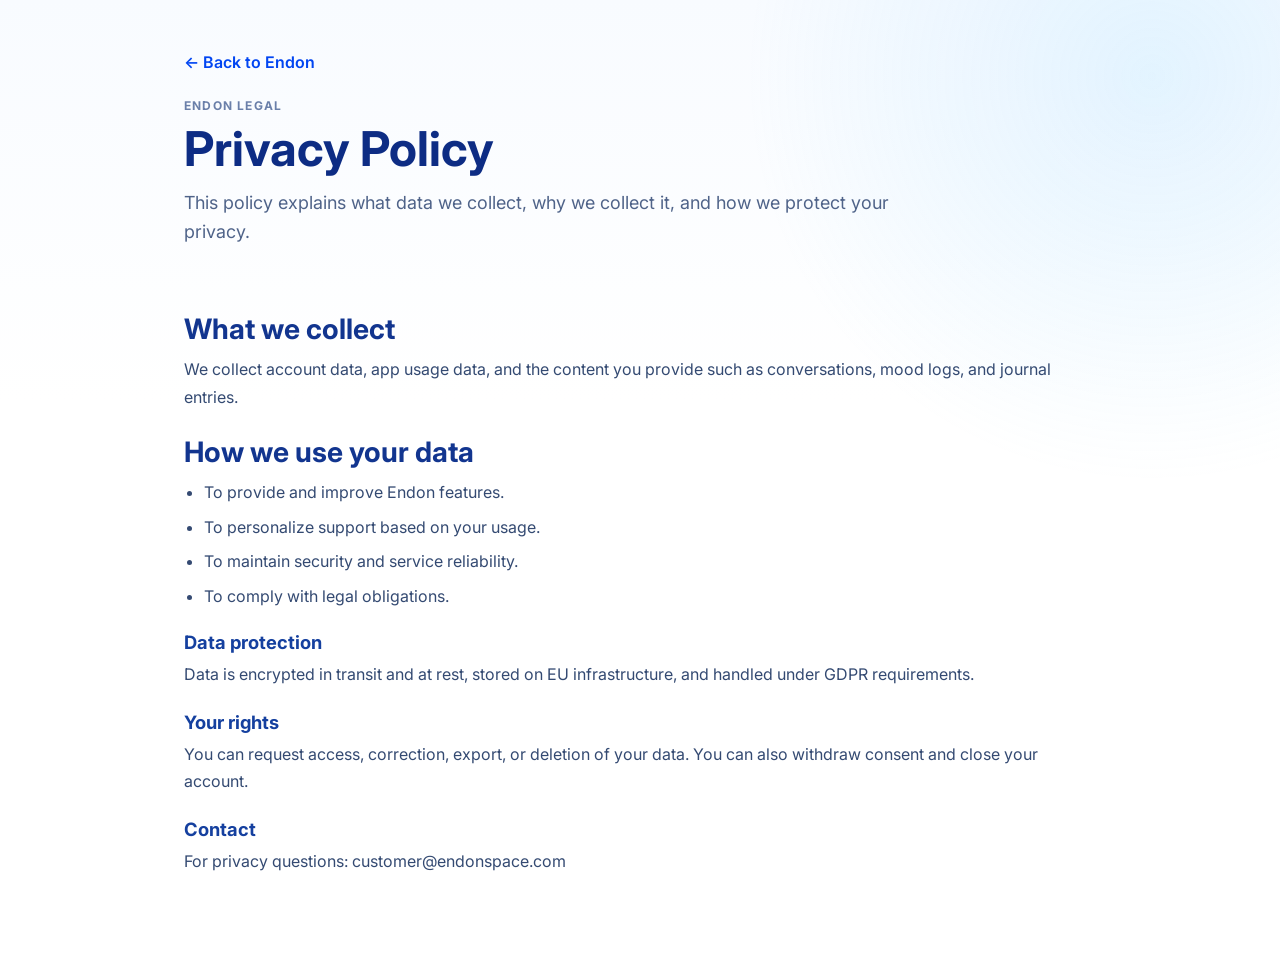
==== privacy.html @ 19b065d0 "Add files via upload" ====
<!DOCTYPE html>
<html lang="en">
  <head>
    <meta charset="UTF-8" />
    <meta name="viewport" content="width=device-width, initial-scale=1.0" />
    <title>Endon — Privacy Policy</title>
    <meta name="description" content="Endon Privacy Policy" />
    <link rel="preconnect" href="https://fonts.googleapis.com" />
    <link rel="preconnect" href="https://fonts.gstatic.com" crossorigin />
    <link
      href="https://fonts.googleapis.com/css2?family=Inter:wght@400;500;600;700;800&family=Inter+Tight:wght@600;700&display=swap"
      rel="stylesheet"
    />
    <link rel="stylesheet" href="./styles.css" />
  </head>
  <body>
    <main class="legal-page">
      <section class="legal-hero">
        <a class="legal-back" href="./index.html">← Back to Endon</a>
        <p class="legal-kicker">ENDON LEGAL</p>
        <h1>Privacy Policy</h1>
        <p class="legal-lead">This policy explains what data we collect, why we collect it, and how we protect your privacy.</p>
      </section>

      <section class="legal-content">
        <h2>What we collect</h2>
        <p>We collect account data, app usage data, and the content you provide such as conversations, mood logs, and journal entries.</p>

        <h2>How we use your data</h2>
        <ul>
          <li>To provide and improve Endon features.</li>
          <li>To personalize support based on your usage.</li>
          <li>To maintain security and service reliability.</li>
          <li>To comply with legal obligations.</li>
        </ul>

        <h3>Data protection</h3>
        <p>Data is encrypted in transit and at rest, stored on EU infrastructure, and handled under GDPR requirements.</p>

        <h3>Your rights</h3>
        <p>You can request access, correction, export, or deletion of your data. You can also withdraw consent and close your account.</p>

        <h3>Contact</h3>
        <p>For privacy questions: customer@endonspace.com</p>
      </section>
    </main>
  </body>
</html>
---- styles.css ----
﻿/* ── Reset ──────────────────────────────────────────── */
*,
*::before,
*::after {
  box-sizing: border-box;
  margin: 0;
  padding: 0;
}

html,
body {
  min-height: 100%;
  font-family: "Inter", sans-serif;
  color: #fff;
}

:root {
  --scroll-progress: 0;
}

a {
  color: inherit;
  text-decoration: none;
}

/* ── Full-bleed background ───────────────────────────── */
body {
  background: #ffffff;
}

body::before {
  content: "";
  position: fixed;
  inset: 0 auto auto 0;
  width: 100%;
  height: 3px;
  z-index: 300;
  transform-origin: left center;
  transform: scaleX(var(--scroll-progress));
  background: linear-gradient(90deg, #76dfff 0%, #2f86ff 48%, #0145f2 100%);
  box-shadow: 0 0 18px rgba(47, 134, 255, 0.7);
  pointer-events: none;
}

/* ── Animations ──────────────────────────────────────── */
@keyframes fadeDown {
  from {
    opacity: 0;
    transform: translateY(-24px);
  }
  to {
    opacity: 1;
    transform: translateY(0);
  }
}

@keyframes fadeUp {
  from {
    opacity: 0;
    transform: translateY(32px);
  }
  to {
    opacity: 1;
    transform: translateY(0);
  }
}

@keyframes auroraDrift {
  0% {
    transform: translate3d(-2%, -2%, 0) scale(1);
  }
  50% {
    transform: translate3d(2%, 1%, 0) scale(1.06);
  }
  100% {
    transform: translate3d(-2%, -2%, 0) scale(1);
  }
}

@keyframes navFloat {
  0%,
  100% {
    transform: translateY(0);
  }
  50% {
    transform: translateY(3px);
  }
}

@keyframes faqPulseIn {
  from {
    opacity: 0;
    transform: translateY(22px) scale(0.985);
    filter: saturate(0.75);
  }
  to {
    opacity: 1;
    transform: translateY(0) scale(1);
    filter: saturate(1);
  }
}

@keyframes gradientFloat {
  0% {
    background-position: 0% 50%;
    filter: hue-rotate(0deg) saturate(1);
  }
  50% {
    background-position: 100% 50%;
    filter: hue-rotate(8deg) saturate(1.08);
  }
  100% {
    background-position: 0% 50%;
    filter: hue-rotate(0deg) saturate(1);
  }
}

.gradient-float {
  display: inline-block;
  background: linear-gradient(110deg, #b8f2ff 0%, #77d9ff 22%, #3f8fff 52%, #1d57ff 74%, #9fe8ff 100%);
  background-size: 220% 220%;
  background-position: 0% 50%;
  -webkit-background-clip: text;
  background-clip: text;
  color: transparent;
  -webkit-text-fill-color: transparent;
  animation: gradientFloat 5.2s ease-in-out infinite;
}

.nav-bar {
  animation: none;
}
.wordmark {
  animation: none;
}
.hero-copy {
  animation: none;
}
.hero-cta {
  animation: none;
}

/* ── Floating pill navbar ────────────────────────────── */
.nav-bar {
  position: fixed;
  top: 20px;
  left: 0;
  right: 0;
  z-index: 100;
  display: flex;
  justify-content: center;
  padding: 0 20px;
  pointer-events: none;
}

.nav-inner {
  width: 100%;
  max-width: 1396px;
  display: flex;
  align-items: center;
  justify-content: space-between;
  padding: 10px 20px 10px 10px;
  background: rgba(219, 219, 219, 0.12);
  backdrop-filter: blur(16px);
  -webkit-backdrop-filter: blur(16px);
  border: 1px solid rgba(255, 255, 255, 0.2);
  border-radius: 14px;
  box-shadow:
    0 1px 1px rgba(0, 0, 0, 0.18),
    0 4px 16px rgba(0, 0, 0, 0.14);
  pointer-events: auto;
  animation: navFloat 5.6s ease-in-out infinite;
}

/* ── Brand mark (logo glyph) ─────────────────────────── */
.brand-mark {
  display: inline-flex;
  align-items: center;
  justify-content: center;
  width: 76px;
  height: 56px;
  flex-shrink: 0;
}

.brand-glyph {
  display: inline-block;
  color: #0145f2;
  font-family: "Times New Roman", serif;
  font-size: 74px;
  font-style: italic;
  font-weight: 700;
  line-height: 1;
}

/* ── Nav links ───────────────────────────────────────── */
.site-nav {
  display: flex;
  gap: 25px;
}

.site-nav a {
  color: #136bc3;
  font-family: "Inter", sans-serif;
  font-size: 14px;
  font-weight: 700;
  letter-spacing: 0.01em;
  position: relative;
  transition: color 0.2s;
}

.site-nav a::after {
  content: "";
  position: absolute;
  bottom: -3px;
  left: 0;
  width: 0;
  height: 1.5px;
  background: #136bc3;
  transition: width 0.25s ease;
}

.site-nav a:hover::after {
  width: 100%;
}

.nav-toggle {
  display: none;
  width: 48px;
  height: 48px;
  padding: 0;
  border: 1px solid rgba(19, 107, 195, 0.18);
  border-radius: 14px;
  background: rgba(255, 255, 255, 0.22);
  box-shadow:
    inset 0 1px 0 rgba(255, 255, 255, 0.55),
    0 8px 18px rgba(8, 48, 150, 0.08);
  align-items: center;
  justify-content: center;
  flex-direction: column;
  gap: 5px;
  cursor: pointer;
  transition:
    transform 0.25s ease,
    background-color 0.25s ease,
    border-color 0.25s ease;
}

.nav-toggle span {
  width: 18px;
  height: 1.8px;
  border-radius: 999px;
  background: #136bc3;
  transform-origin: center;
  transition: transform 0.25s ease, opacity 0.25s ease;
}

.section-kicker {
  display: inline-flex;
  align-items: center;
  justify-content: center;
  gap: 10px;
  width: fit-content;
  padding: 8px 16px;
  border: 1px solid rgba(1, 69, 242, 0.3);
  border-radius: 50px;
  font-family: "Inter", sans-serif;
  font-size: 11px;
  font-weight: 700;
  letter-spacing: 0.1em;
  text-transform: uppercase;
  color: rgba(1, 69, 242, 0.7);
  background: rgba(248, 252, 255, 0.92);
  box-shadow: 0 10px 24px rgba(1, 69, 242, 0.06);
}

.section-kicker::before {
  content: "";
  display: inline-block;
  width: 6px;
  height: 6px;
  border-radius: 50%;
  background: #0145f2;
  opacity: 0.7;
  flex-shrink: 0;
}

/* ── Hero wrapper ────────────────────────────────────── */
.hero {
  min-height: 100vh;
  display: flex;
  align-items: stretch;
  position: relative;
  overflow: hidden;
  background:
    radial-gradient(
      circle at 17% 13%,
      rgba(246, 255, 251, 0.78),
      transparent 25%
    ),
    radial-gradient(
      circle at 41% 18%,
      rgba(180, 248, 255, 0.68),
      transparent 24%
    ),
    radial-gradient(
      circle at 48% 64%,
      rgba(107, 126, 255, 0.62),
      transparent 19%
    ),
    radial-gradient(
      circle at 57% 53%,
      rgba(250, 253, 255, 0.48),
      transparent 14%
    ),
    linear-gradient(
      138deg,
      rgba(19, 35, 148, 0) 44%,
      rgba(18, 78, 255, 0.96) 60%,
      rgba(36, 164, 255, 0.96) 100%
    ),
    linear-gradient(180deg, #cffff1 0%, #78ddff 46%, #123ef1 71%, #081257 100%);
}

.hero::before {
  content: "";
  position: absolute;
  inset: -14% -10%;
  background:
    radial-gradient(circle at 20% 30%, rgba(215, 255, 255, 0.16), transparent 36%),
    radial-gradient(circle at 75% 65%, rgba(255, 255, 255, 0.12), transparent 30%);
  animation: auroraDrift 16s ease-in-out infinite;
  pointer-events: none;
}

.hero > * {
  position: relative;
  z-index: 1;
}

.hero-inner {
  width: 100%;
  max-width: 1200px;
  margin: 0 auto;
  padding: 10px;
  display: flex;
  flex-direction: column;
  justify-content: space-between;
  padding-top: 140px; /* clear fixed nav */
}

/* ── Hero content ────────────────────────────────────── */
.hero-content {
  display: flex;
  flex-direction: column;
  gap: 24px;
  margin-top: 144px;
}

.wordmark {
  color: #0145f2;
  font-family: "Times New Roman", serif;
  font-size: 240px;
  font-style: italic;
  font-weight: 700;
  line-height: 0.94;
  letter-spacing: 0;
  margin-left: -64px;
  margin-top: 100px;
}

.hero-copy h2 {
  color: #edf1f5;
  font-family: "Inter", sans-serif;
  font-size: 48px;
  font-weight: 600;
  line-height: 1.15;
}

.speed-word {
  font-family: "Inter Tight", "Inter", sans-serif;
  font-size: inherit;
  font-weight: 600;
}

.hero-copy p {
  margin-top: 10px;
  color: #fff;
  font-family: "Inter", sans-serif;
  font-size: 18px;
  font-weight: 500;
}

.hero-copy {
  margin-left: -64px;
}

/* ── CTA ─────────────────────────────────────────────── */
.hero-cta {
  display: flex;
  flex-direction: column;
  align-items: center;
  gap: 16px;
  padding-bottom: 62px;
}

.cta-label {
  color: rgba(255, 255, 255, 0.9);
  font-family: "Inter", sans-serif;
  font-size: 16px;
  font-weight: 500;
}

.cta-label strong {
  display: inline-block;
  background: linear-gradient(180deg, #7fd9ff 0%, #4aa8ff 45%, #2a63ff 100%);
  background-clip: text;
  -webkit-background-clip: text;
  color: transparent;
  -webkit-text-fill-color: transparent;
  font-weight: 800;
}

.cta-button {
  display: inline-flex;
  align-items: center;
  justify-content: center;
  gap: 10px;
  min-width: 292px;
  min-height: 49px;
  padding: 10px 20px;
  border-radius: 999px;
  background: linear-gradient(180deg, #1d52ff 0%, #1642d4 100%);
  box-shadow: 0 10px 26px rgba(16, 64, 233, 0.4);
  color: #fff;
  font-family: "Inter", sans-serif;
  font-size: 14px;
  font-weight: 600;
  position: relative;
  overflow: hidden;
  isolation: isolate;
  --mx: 50%;
  --my: 50%;
  transition:
    transform 0.2s ease,
    box-shadow 0.2s ease;
}

.cta-button::before {
  content: "";
  position: absolute;
  width: 180px;
  height: 180px;
  left: calc(var(--mx) - 90px);
  top: calc(var(--my) - 90px);
  border-radius: 50%;
  background: radial-gradient(circle, rgba(255, 255, 255, 0.34) 0%, transparent 68%);
  opacity: 0;
  transition: opacity 0.35s ease;
  pointer-events: none;
  z-index: -1;
}

.cta-button:hover::before {
  opacity: 1;
}

.cta-button:hover {
  transform: translateY(-2px) scale(1.02);
  box-shadow: 0 16px 36px rgba(16, 64, 233, 0.55);
}

.cta-arrow {
  font-size: 18px;
  line-height: 1;
  transition: transform 0.2s ease;
}

.cta-button:hover .cta-arrow {
  transform: translateX(3px);
}

/* ── Value Pillars ──────────────────────────────────── */
.value-pillars {
  width: 100%;
  background: #ffffff;
  color: #1f3f98;
  border-top: 1px solid #e7ebf6;
  border-bottom: 1px solid #e7ebf6;
}

.value-pillars__inner {
  max-width: 1440px;
  margin: 0 auto;
  padding: 30px 100px;
  display: grid;
  grid-template-columns: repeat(3, minmax(0, 1fr));
  gap: 16px;
}

.value-pillars__inner p {
  border: 1px solid rgba(1, 69, 242, 0.25);
  border-radius: 999px;
  text-align: center;
  padding: 10px 14px;
  font-size: 15px;
  font-weight: 600;
  color: #0145f2;
  background: #f8fbff;
}

/* ── Integrations Section ────────────────────────────── */
.integrations-section {
  width: 100%;
  background: linear-gradient(180deg, #ffffff 0%, #f8fbff 100%);
  padding: 100px 40px;
  border-bottom: 1px solid #e4e8f0;
  overflow: hidden;
}

.integrations-inner {
  max-width: 1600px;
  margin: 0 auto;
  display: flex;
  flex-direction: column;
  align-items: center;
}

.integrations-label {
  margin-bottom: 40px;
  width: fit-content;
  box-shadow: 0 10px 24px rgba(1, 69, 242, 0.08);
}

.integrations-carousel {
  position: relative;
  width: 100%;
  align-self: stretch;
  overflow: hidden;
  mask-image: linear-gradient(90deg, transparent, black 5%, black 95%, transparent);
  -webkit-mask-image: linear-gradient(90deg, transparent, black 5%, black 95%, transparent);
}

.integrations-track {
  display: flex;
  gap: 60px;
  animation: scroll-infinite 80s linear infinite;
  width: max-content;
}

@keyframes scroll-infinite {
  0% {
    transform: translateX(0);
  }
  100% {
    transform: translateX(-700px);
  }
}

.integration-card {
  flex: 0 0 auto;
  width: 80px;
  height: 80px;
  display: flex;
  align-items: center;
  justify-content: center;
  transition: transform 0.3s cubic-bezier(0.22, 1, 0.36, 1), filter 0.3s cubic-bezier(0.22, 1, 0.36, 1);
}

.integration-card:hover {
  transform: scale(1.1);
  filter: brightness(1.1);
}

.integration-card img {
  width: 100%;
  height: 100%;
  object-fit: contain;
  filter: drop-shadow(0 2px 4px rgba(1, 69, 242, 0.08));
}

@media (max-width: 768px) {
  .integrations-section {
    padding: 80px 20px;
  }

  .integrations-label {
    margin-bottom: 50px;
  }

  .integrations-track {
    gap: 40px;
  }

  .integration-card {
    width: 70px;
    height: 70px;
  }

  @keyframes scroll-infinite {
    0% {
      transform: translateX(0);
    }
    100% {
      transform: translateX(-550px);
    }
  }
}

/* ── Primary Features Section ───────────────────────── */
.primary-features {
  width: 100%;
  background: #ffffff;
  color: #161f34;
}

/* ── Scrolly Features Section ────────────────────────── */
.scrolly-features {
  width: 100%;
  position: relative;
  isolation: isolate;
  overflow: hidden;
  background:
    radial-gradient(circle at 12% 14%, rgba(160, 228, 255, 0.34), transparent 28%),
    radial-gradient(circle at 86% 84%, rgba(68, 154, 255, 0.2), transparent 30%),
    linear-gradient(180deg, #f8fcff 0%, #f1f7ff 100%);
  border-top: 1px solid #e4e8f0;
  border-bottom: 1px solid #e4e8f0;
}

.scrolly-features::before {
  content: "";
  position: absolute;
  inset: 0;
  pointer-events: none;
  opacity: 0.45;
  background-image:
    repeating-linear-gradient(135deg, rgba(17, 58, 162, 0.04) 0, rgba(17, 58, 162, 0.04) 1px, transparent 1px, transparent 12px),
    radial-gradient(circle at 1px 1px, rgba(25, 77, 203, 0.14) 1px, transparent 0);
  background-size: auto, 18px 18px;
  z-index: 0;
}

.scrolly-features::after {
  content: "";
  position: absolute;
  inset: 0;
  pointer-events: none;
  background: linear-gradient(180deg, rgba(255, 255, 255, 0.58) 0%, rgba(255, 255, 255, 0.12) 34%, rgba(255, 255, 255, 0.6) 100%);
  z-index: 0;
}

.sf-wrap {
  max-width: 1440px;
  margin: 0 auto;
  position: relative;
  z-index: 1;
}

.sf-sticky {
  position: sticky;
  top: 96px;
  min-height: calc(100vh - 120px);
  display: grid;
  grid-template-columns: minmax(420px, 1fr) minmax(420px, 1fr);
  gap: 58px;
  padding: 34px 100px 24px;
  align-items: center;
}

.sf-left {
  position: relative;
  min-height: 360px;
}

.sf-kicker {
  font-size: 12px;
  letter-spacing: 0.1em;
  color: #6b7c9f;
  text-transform: uppercase;
  margin-bottom: 26px;
  font-weight: 700;
}

.sf-copy-stack {
  position: relative;
  min-height: 270px;
}

.sf-copy-item {
  position: absolute;
  inset: 0;
  opacity: 0;
  transform: translateY(28px);
  transition:
    opacity 0.55s cubic-bezier(0.22, 1, 0.36, 1),
    transform 0.55s cubic-bezier(0.22, 1, 0.36, 1);
}

.sf-copy-item.is-active {
  opacity: 1;
  transform: translateY(0);
}

.sf-copy-item h2 {
  color: #0f2f90;
  font-size: clamp(2rem, 3vw, 2.8rem);
  line-height: 1.08;
  max-width: 540px;
}

.sf-copy-item p {
  margin-top: 16px;
  color: #4f5f82;
  font-size: 1.05rem;
  line-height: 1.72;
  max-width: 560px;
}

.sf-right {
  position: relative;
}

.sf-media-stack {
  position: relative;
  height: min(72vh, 600px);
  border-radius: 24px;
  border: 1px solid rgba(17, 71, 206, 0.18);
  background: rgba(230, 240, 255, 0.55);
  box-shadow:
    0 20px 38px rgba(9, 48, 160, 0.12),
    inset 0 1px 0 rgba(255, 255, 255, 0.7);
  overflow: hidden;
}

.sf-media-item {
  position: absolute;
  inset: 0;
  width: 100%;
  height: 100%;
  object-fit: cover;
  border-radius: 24px;
  opacity: 0;
  transform: translateY(64px) scale(0.96);
  transition:
    opacity 0.52s cubic-bezier(0.22, 1, 0.36, 1),
    transform 0.52s cubic-bezier(0.22, 1, 0.36, 1);
  z-index: 1;
  will-change: transform, opacity;
}

#features video.sf-media-item {
  object-fit: contain;
  background: #081b50;
  border: 1px solid rgba(133, 177, 255, 0.35);
  box-shadow: inset 0 0 0 1px rgba(255, 255, 255, 0.1);
  padding: 0;
}

#features video.sf-media-item[data-media="0"] {
  box-shadow:
    inset 0 0 0 1px rgba(177, 228, 255, 0.42),
    0 10px 22px rgba(31, 120, 255, 0.22);
}

#features video.sf-media-item[data-media="1"] {
  box-shadow:
    inset 0 0 0 1px rgba(165, 202, 255, 0.4),
    0 10px 22px rgba(25, 88, 234, 0.22);
}

#features video.sf-media-item[data-media="2"] {
  box-shadow:
    inset 0 0 0 1px rgba(151, 193, 255, 0.4),
    0 10px 22px rgba(18, 63, 195, 0.24);
}

.sf-media-item.is-before {
  opacity: 0;
  transform: translateY(-72px) scale(0.95);
  z-index: 2;
}

.sf-media-item.is-after {
  opacity: 0;
  transform: translateY(72px) scale(0.95);
}

.sf-media-item.is-active {
  opacity: 1;
  transform: translateY(0) scale(1);
  z-index: 3;
}

.sf-media-stack.is-scrubbing .sf-media-item {
  transition: none;
}

.sf-scroll-steps {
  position: relative;
  margin-top: -16vh;
}

.sf-step {
  height: 84vh;
}

.pf-inner {
  max-width: 1440px;
  margin: 0 auto;
}

/* Each alternating row */
.pf-row {
  display: flex;
  align-items: center;
  gap: 28px;
  padding: 100px 100px;
  border-top: 1px solid #e4e8f0;
}

.pf-row + .pf-row {
  margin-top: 0;
}

.pf-row--reversed {
  flex-direction: row-reverse;
}

/* Text column */
.pf-text {
  flex: 1 1 0;
  display: flex;
  flex-direction: column;
  gap: 22px;
  padding-right: 0;
  max-width: 520px;
}

.pf-row--reversed .pf-text {
  margin-left: auto;
  align-items: flex-end;
  text-align: right;
}

.pf-row--reversed .pf-chip {
  align-self: flex-end;
}

.pf-row:not(.pf-row--reversed) .pf-text {
  margin-right: auto;
}

/* Pill chip / mini-header */
.pf-chip {
  display: inline-flex;
  align-items: center;
  gap: 10px;
  align-self: flex-start;
  padding: 8px 16px;
  border: 1px solid rgba(1, 69, 242, 0.3);
  border-radius: 50px;
  font-family: "Inter", sans-serif;
  font-size: 11px;
  font-weight: 700;
  letter-spacing: 0.1em;
  color: rgba(1, 69, 242, 0.7);
  text-transform: uppercase;
}

.pf-chip__dot {
  display: inline-block;
  width: 6px;
  height: 6px;
  border-radius: 50%;
  background: #0145f2;
  opacity: 0.7;
  flex-shrink: 0;
}

/* Heading */
.pf-heading {
  font-family: "Inter", sans-serif;
  font-size: clamp(1.6rem, 2.4vw, 2.2rem);
  font-weight: 700;
  line-height: 1.15;
  color: #0145f2;
  max-width: 480px;
}

/* Body text */
.pf-body {
  font-family: "Inter", sans-serif;
  font-size: 17px;
  font-weight: 400;
  line-height: 1.7;
  color: #5a6880;
  max-width: 440px;
}

/* Visual / image column */
.pf-visual {
  flex: 1 1 0;
  display: flex;
  justify-content: flex-end;
  align-items: center;
  position: relative;
  min-height: 360px;
  border-radius: 30px;
  overflow: hidden;
}

.pf-row--reversed .pf-visual {
  justify-content: flex-start;
}

.pf-visual::before {
  content: "";
  position: absolute;
  width: min(100%, 560px);
  aspect-ratio: 16 / 9;
  border-radius: 30px;
  border: 1px solid rgba(28, 87, 223, 0.34);
  background:
    radial-gradient(circle at 14% 18%, rgba(143, 228, 255, 0.34), transparent 34%),
    radial-gradient(circle at 86% 82%, rgba(60, 134, 255, 0.2), transparent 32%),
    repeating-linear-gradient(135deg, rgba(20, 74, 196, 0.06) 0, rgba(20, 74, 196, 0.06) 1px, transparent 1px, transparent 11px),
    linear-gradient(160deg, #f8fbff 0%, #edf4ff 100%);
  box-shadow:
    0 24px 50px rgba(15, 62, 187, 0.2),
    inset 0 1px 0 rgba(255, 255, 255, 0.9);
  z-index: 1;
}

.pf-visual::after {
  content: "";
  position: absolute;
  width: min(100%, 560px);
  aspect-ratio: 16 / 9;
  border-radius: 30px;
  background: linear-gradient(180deg, rgba(255, 255, 255, 0.4) 0%, rgba(255, 255, 255, 0.08) 36%, rgba(255, 255, 255, 0.35) 100%);
  pointer-events: none;
  z-index: 2;
}

.pf-img {
  width: 100%;
  max-width: 560px;
  aspect-ratio: 16 / 9;
  height: auto;
  display: block;
  object-fit: contain;
  background:
    radial-gradient(circle at 16% 18%, rgba(120, 206, 255, 0.3), transparent 38%),
    radial-gradient(circle at 84% 82%, rgba(72, 140, 255, 0.22), transparent 36%),
    repeating-linear-gradient(135deg, rgba(170, 212, 255, 0.1) 0, rgba(170, 212, 255, 0.1) 1px, transparent 1px, transparent 10px),
    linear-gradient(180deg, #0d276d 0%, #081845 100%);
  border: 1px solid rgba(132, 181, 255, 0.32);
  padding: 10px;
  position: relative;
  z-index: 3;
  transition:
    transform 0.35s cubic-bezier(0.22, 1, 0.36, 1),
    box-shadow 0.35s cubic-bezier(0.22, 1, 0.36, 1);
  box-shadow:
    0 18px 36px rgba(10, 36, 120, 0.2),
    inset 0 0 0 1px rgba(255, 255, 255, 0.08);
}

#features .pf-row:nth-child(1) .pf-img {
  border-radius: 30px;
  background:
    radial-gradient(circle at 20% 16%, rgba(138, 233, 255, 0.34), transparent 38%),
    radial-gradient(circle at 82% 84%, rgba(80, 166, 255, 0.24), transparent 36%),
    repeating-linear-gradient(135deg, rgba(183, 224, 255, 0.1) 0, rgba(183, 224, 255, 0.1) 1px, transparent 1px, transparent 10px),
    linear-gradient(180deg, #10317f 0%, #0a1c52 100%);
  box-shadow:
    0 18px 36px rgba(28, 116, 255, 0.24),
    inset 0 0 0 1px rgba(170, 230, 255, 0.25);
}

#features .pf-row:nth-child(2) .pf-img {
  border-radius: 30px;
  background:
    radial-gradient(circle at 18% 18%, rgba(133, 203, 255, 0.3), transparent 38%),
    radial-gradient(circle at 82% 80%, rgba(96, 136, 255, 0.22), transparent 36%),
    repeating-linear-gradient(135deg, rgba(176, 208, 255, 0.1) 0, rgba(176, 208, 255, 0.1) 1px, transparent 1px, transparent 10px),
    linear-gradient(180deg, #0f286d 0%, #081c4a 100%);
  box-shadow:
    0 18px 36px rgba(34, 88, 230, 0.24),
    inset 0 0 0 1px rgba(170, 202, 255, 0.25);
}

#features .pf-row:nth-child(3) .pf-img {
  border-radius: 30px;
  background:
    radial-gradient(circle at 20% 20%, rgba(126, 186, 255, 0.28), transparent 38%),
    radial-gradient(circle at 84% 84%, rgba(84, 122, 245, 0.22), transparent 36%),
    repeating-linear-gradient(135deg, rgba(169, 195, 255, 0.1) 0, rgba(169, 195, 255, 0.1) 1px, transparent 1px, transparent 10px),
    linear-gradient(180deg, #0c235f 0%, #08163f 100%);
  box-shadow:
    0 18px 36px rgba(22, 64, 186, 0.24),
    inset 0 0 0 1px rgba(160, 192, 255, 0.25);
}

/* ── Scroll-triggered animations ─────────────────────── */
.pf-anim {
  opacity: 1;
  transform: translateX(0);
  transition:
    opacity 0.7s cubic-bezier(0.22, 1, 0.36, 1),
    transform 0.7s cubic-bezier(0.22, 1, 0.36, 1);
}

.pf-anim:not(.is-visible).pf-anim--left  { transform: translateX(-48px); }
.pf-anim:not(.is-visible).pf-anim--right { transform: translateX(48px); }

.pf-anim.is-visible {
  opacity: 1;
  transform: translateX(0);
}

/* ── Why Endon ──────────────────────────────────────── */
.why-endon {
  width: 100%;
  position: relative;
  overflow: hidden;
  background:
    radial-gradient(circle at 92% 22%, rgba(111, 189, 255, 0.2), transparent 34%),
    radial-gradient(circle at 8% 74%, rgba(1, 69, 242, 0.1), transparent 36%),
    linear-gradient(180deg, #ffffff 0%, #f6f9ff 100%);
  border-top: 1px solid #e4e8f0;
}

.why-endon::before {
  content: "";
  position: absolute;
  inset: 0;
  pointer-events: none;
  opacity: 0.34;
  background-image:
    repeating-linear-gradient(125deg, rgba(13, 61, 177, 0.05) 0, rgba(13, 61, 177, 0.05) 1px, transparent 1px, transparent 13px),
    radial-gradient(circle at 1px 1px, rgba(18, 83, 214, 0.12) 1px, transparent 0);
  background-size: auto, 20px 20px;
}

.why-endon__inner {
  max-width: 1440px;
  margin: 0 auto;
  padding: 96px 100px;
  display: grid;
  grid-template-columns: minmax(320px, 1.08fr) minmax(300px, 0.92fr);
  gap: 28px;
  align-items: center;
  position: relative;
  z-index: 1;
}

.why-endon__content {
  display: flex;
  flex-direction: column;
  gap: 16px;
}

.why-endon__kicker {
  margin-bottom: 2px;
}

.why-endon p.why-endon__kicker,
.team-head .team-kicker,
.integrations-inner .integrations-label {
  font-family: "Inter", sans-serif;
  font-size: 11px;
  line-height: 1;
  font-weight: 700;
  letter-spacing: 0.1em;
  color: rgba(1, 69, 242, 0.7);
  max-width: none;
}

.why-endon h2 {
  font-size: clamp(2rem, 3.2vw, 3rem);
  line-height: 1.12;
  color: #0e2d86;
  max-width: 680px;
}

.why-endon p {
  max-width: 700px;
  font-size: 18px;
  line-height: 1.7;
  color: #405173;
}

.why-endon__tags {
  margin-top: 8px;
  display: flex;
  flex-wrap: wrap;
  gap: 10px;
}

.why-endon__tags span {
  display: inline-flex;
  align-items: center;
  min-height: 34px;
  padding: 8px 14px;
  border-radius: 999px;
  border: 1px solid rgba(20, 80, 215, 0.25);
  background: rgba(247, 251, 255, 0.86);
  color: #1c479f;
  font-size: 13px;
  font-weight: 600;
}

.why-endon__visual {
  min-height: 360px;
  border-radius: 28px;
  border: 1px solid rgba(17, 79, 216, 0.2);
  background:
    radial-gradient(circle at 20% 20%, rgba(154, 230, 255, 0.35), transparent 34%),
    radial-gradient(circle at 82% 78%, rgba(66, 139, 255, 0.24), transparent 30%),
    linear-gradient(165deg, #f8fcff 0%, #edf5ff 100%);
  box-shadow:
    0 24px 48px rgba(16, 67, 193, 0.14),
    inset 0 1px 0 rgba(255, 255, 255, 0.9);
  position: relative;
  overflow: hidden;
}

@keyframes whyOrbitSpin {
  from {
    transform: rotate(0deg);
  }
  to {
    transform: rotate(360deg);
  }
}

@keyframes whyFloat {
  0%,
  100% {
    transform: translateY(0);
  }
  50% {
    transform: translateY(-5px);
  }
}

.why-orbit {
  position: absolute;
  border-radius: 50%;
  border: 1px dashed rgba(28, 91, 223, 0.24);
}

.why-orbit--outer {
  width: 280px;
  height: 280px;
  right: -40px;
  top: 26px;
  animation: whyOrbitSpin 24s linear infinite;
}

.why-orbit--inner {
  width: 180px;
  height: 180px;
  right: 18px;
  top: 76px;
  animation: whyOrbitSpin 16s linear infinite reverse;
}

.why-core {
  position: absolute;
  left: 28px;
  right: 36px;
  top: 50%;
  transform: translateY(-50%);
  padding: 22px 22px 20px;
  border-radius: 20px;
  border: 1px solid rgba(20, 79, 210, 0.24);
  background: rgba(255, 255, 255, 0.84);
  backdrop-filter: blur(6px);
  -webkit-backdrop-filter: blur(6px);
  box-shadow: 0 14px 30px rgba(16, 67, 193, 0.16);
}

.why-core__title {
  font-size: 12px;
  letter-spacing: 0.12em;
  text-transform: uppercase;
  color: #5a73ab;
  font-weight: 700;
}

.why-core__metric {
  margin-top: 8px;
  color: #0f46bf;
  font-size: clamp(2rem, 4vw, 2.8rem);
  line-height: 1;
  font-weight: 800;
}

.why-core__copy {
  margin-top: 10px;
  color: #3d5485;
  font-size: 14px;
  line-height: 1.55;
}

.why-float {
  position: absolute;
  min-height: 28px;
  padding: 6px 10px;
  border-radius: 999px;
  border: 1px solid rgba(37, 101, 231, 0.28);
  background: rgba(255, 255, 255, 0.86);
  color: #1e51b8;
  font-size: 12px;
  font-weight: 700;
  letter-spacing: 0.03em;
}

.why-float--one {
  top: 30px;
  left: 26px;
  animation: whyFloat 5.8s ease-in-out infinite;
}

.why-float--two {
  right: 26px;
  bottom: 78px;
  animation: whyFloat 6.2s ease-in-out infinite 0.2s;
}

.why-float--three {
  left: 40%;
  bottom: 24px;
  animation: whyFloat 5.4s ease-in-out infinite 0.4s;
}

/* ── Team Section ───────────────────────────────────── */
.team-section {
  width: 100%;
  position: relative;
  overflow: hidden;
  background:
    radial-gradient(circle at 12% 16%, rgba(158, 229, 255, 0.3), transparent 30%),
    radial-gradient(circle at 88% 82%, rgba(72, 151, 255, 0.2), transparent 32%),
    linear-gradient(180deg, #fbfdff 0%, #f4f9ff 100%);
  border-top: 1px solid #e4e8f0;
}

.team-section::before {
  content: "";
  position: absolute;
  inset: 0;
  pointer-events: none;
  opacity: 0.28;
  background-image:
    repeating-linear-gradient(130deg, rgba(16, 72, 195, 0.05) 0, rgba(16, 72, 195, 0.05) 1px, transparent 1px, transparent 14px),
    radial-gradient(circle at 1px 1px, rgba(21, 89, 222, 0.11) 1px, transparent 0);
  background-size: auto, 22px 22px;
}

.team-section__inner {
  max-width: 1440px;
  margin: 0 auto;
  padding: 96px 100px;
  position: relative;
  z-index: 1;
}

.team-head {
  max-width: 800px;
}

.team-kicker {
  margin-bottom: 2px;
}

.team-section h2 {
  margin-top: 10px;
  font-size: clamp(2rem, 3.2vw, 3rem);
  line-height: 1.12;
  color: #103588;
  max-width: 820px;
}

.team-sub {
  margin-top: 12px;
  color: #4c618d;
  font-size: 17px;
  line-height: 1.65;
}

.team-grid {
  margin-top: 42px;
  display: grid;
  grid-template-columns: repeat(3, minmax(0, 1fr));
  gap: 20px;
}

.team-card {
  position: relative;
  border: 1px solid #d7e1f6;
  border-radius: 20px;
  padding: 22px 22px 20px;
  background:
    linear-gradient(180deg, rgba(255, 255, 255, 0.98) 0%, rgba(245, 250, 255, 0.98) 100%);
  box-shadow:
    0 12px 28px rgba(10, 45, 154, 0.1),
    inset 0 1px 0 rgba(255, 255, 255, 0.92);
  transition:
    transform 0.35s cubic-bezier(0.22, 1, 0.36, 1),
    box-shadow 0.35s cubic-bezier(0.22, 1, 0.36, 1);
}

.team-card::before {
  content: "";
  position: absolute;
  inset: 0 0 auto 0;
  height: 96px;
  border-radius: 20px 20px 0 0;
  pointer-events: none;
}

.team-card--founder::before {
  background: radial-gradient(circle at 20% 10%, rgba(161, 237, 255, 0.5), transparent 70%);
}

.team-card--engineering::before {
  background: radial-gradient(circle at 50% 10%, rgba(150, 204, 255, 0.5), transparent 70%);
}

.team-card--clinical::before {
  background: radial-gradient(circle at 80% 10%, rgba(172, 214, 255, 0.5), transparent 70%);
}

.team-card:hover {
  transform: translateY(-6px);
  box-shadow:
    0 20px 36px rgba(10, 45, 154, 0.14),
    inset 0 1px 0 rgba(255, 255, 255, 0.92);
}

.team-card__index {
  display: inline-flex;
  align-items: center;
  justify-content: center;
  min-width: 34px;
  min-height: 24px;
  padding: 2px 8px;
  border-radius: 999px;
  border: 1px solid rgba(24, 90, 225, 0.28);
  color: #2b5fc7;
  font-size: 11px;
  font-weight: 700;
  letter-spacing: 0.08em;
  background: rgba(248, 252, 255, 0.92);
  position: relative;
  z-index: 1;
}

.team-avatar {
  margin-top: 14px;
  width: 68px;
  height: 68px;
  border-radius: 50%;
  display: flex;
  align-items: center;
  justify-content: center;
  font-size: 24px;
  font-weight: 700;
  color: #0145f2;
  background: linear-gradient(180deg, #f0f6ff 0%, #e4eeff 100%);
  border: 1px solid #cddcf7;
  box-shadow: inset 0 1px 0 rgba(255, 255, 255, 0.85);
  position: relative;
  z-index: 1;
}

.team-card--founder .team-avatar {
  color: #0f53d8;
  background: linear-gradient(180deg, #eff7ff 0%, #deecff 100%);
}

.team-card--engineering .team-avatar {
  color: #1b4bc7;
  background: linear-gradient(180deg, #eef3ff 0%, #dce5ff 100%);
}

.team-card--clinical .team-avatar {
  color: #1258d9;
  background: linear-gradient(180deg, #f2f8ff 0%, #e1efff 100%);
}

.team-avatar__icon {
  display: inline-flex;
  align-items: center;
  justify-content: center;
  width: 30px;
  height: 30px;
}

.team-avatar__icon svg {
  width: 100%;
  height: 100%;
  stroke: currentColor;
  fill: none;
  stroke-width: 1.8;
  stroke-linecap: round;
  stroke-linejoin: round;
}

.team-avatar__icon--founder svg {
  fill: currentColor;
  stroke: none;
}

.team-avatar__icon--clinical svg path:first-child {
  fill: rgba(18, 88, 217, 0.12);
  stroke: currentColor;
}

.team-card h3 {
  margin-top: 14px;
  font-size: 20px;
  color: #17306f;
  position: relative;
  z-index: 1;
}

.team-card p {
  margin-top: 8px;
  color: #506083;
  line-height: 1.55;
  min-height: 50px;
  position: relative;
  z-index: 1;
}

.team-chip {
  margin-top: 14px;
  display: inline-flex;
  align-items: center;
  min-height: 28px;
  padding: 5px 10px;
  border-radius: 999px;
  background: rgba(28, 90, 224, 0.1);
  border: 1px solid rgba(28, 90, 224, 0.2);
  color: #2559c2;
  font-size: 12px;
  font-weight: 700;
  letter-spacing: 0.03em;
  position: relative;
  z-index: 1;
}

/* ── Widget Video Showcase ──────────────────────────── */
.widget-showcase {
  width: 100%;
  border-top: 1px solid #dbe6fb;
  border-bottom: 1px solid #dbe6fb;
  background:
    radial-gradient(circle at 14% 18%, rgba(165, 234, 255, 0.35), transparent 30%),
    radial-gradient(circle at 86% 82%, rgba(47, 130, 255, 0.2), transparent 30%),
    linear-gradient(180deg, #f8fcff 0%, #f0f6ff 100%);
}

.widget-showcase__inner {
  max-width: 1440px;
  margin: 0 auto;
  padding: 94px 100px;
}

.widget-showcase__head {
  max-width: 760px;
}

.widget-kicker {
  font-size: 12px;
  letter-spacing: 0.1em;
  text-transform: uppercase;
  color: #6b7c9f;
  font-weight: 700;
}

.widget-showcase__head h2 {
  margin-top: 10px;
  color: #0f2f90;
  font-size: clamp(2rem, 3.2vw, 2.95rem);
  line-height: 1.1;
}

.widget-showcase__head p {
  margin-top: 14px;
  color: #4f5f82;
  font-size: 18px;
  line-height: 1.66;
}

.widget-grid {
  margin-top: 34px;
  display: grid;
  grid-template-columns: repeat(3, minmax(0, 1fr));
  gap: 18px;
}

.widget-card {
  position: relative;
  border-radius: 22px;
  border: 1px solid #d9e4fb;
  background: linear-gradient(180deg, #ffffff 0%, #f6faff 100%);
  overflow: hidden;
  box-shadow:
    0 16px 30px rgba(9, 45, 148, 0.1),
    0 4px 14px rgba(9, 45, 148, 0.06);
  transition:
    transform 0.36s cubic-bezier(0.22, 1, 0.36, 1),
    box-shadow 0.36s cubic-bezier(0.22, 1, 0.36, 1),
    border-color 0.36s ease;
}

.widget-card::before {
  content: "";
  position: absolute;
  inset: -30% -12% auto;
  height: 140px;
  background: radial-gradient(circle at 50% 45%, rgba(112, 205, 255, 0.32) 0%, transparent 70%);
  pointer-events: none;
  transform: translateY(0);
  transition: transform 0.45s ease;
}

.widget-card:hover {
  transform: translateY(-8px);
  border-color: #b8cdf9;
  box-shadow:
    0 24px 44px rgba(9, 45, 148, 0.16),
    0 8px 20px rgba(9, 45, 148, 0.1);
}

.widget-card:hover::before {
  transform: translateY(-8px);
}

.widget-card__media {
  padding: 10px;
}

.widget-card__media video {
  width: 100%;
  aspect-ratio: 16 / 9;
  height: auto;
  display: block;
  object-fit: contain;
  border-radius: 16px;
  background: #081b50;
  border: 1px solid rgba(133, 177, 255, 0.28);
}

.widget-card__body {
  padding: 8px 18px 20px;
}

.widget-card__body h3 {
  color: #15337f;
  font-size: 1.26rem;
  line-height: 1.2;
}

.widget-card__body p {
  margin-top: 8px;
  color: #506083;
  font-size: 15px;
  line-height: 1.62;
}

/* ── Bottom Waitlist Block ──────────────────────────── */
.waitlist-block {
  width: 100%;
  background:
    radial-gradient(circle at 14% 6%, rgba(66, 184, 255, 0.22), transparent 34%),
    radial-gradient(circle at 86% 88%, rgba(1, 69, 242, 0.14), transparent 30%),
    linear-gradient(180deg, #f5f9ff 0%, #edf4ff 100%);
  border-top: 1px solid #dce6f8;
  border-bottom: 1px solid #dce6f8;
}

.waitlist-block__inner {
  max-width: 1440px;
  margin: 0 auto;
  padding: 92px 100px;
  text-align: center;
}

.waitlist-block h2 {
  font-size: clamp(2rem, 3.4vw, 3.1rem);
  line-height: 1.12;
  color: #0f2f90;
}

.waitlist-block p {
  margin: 14px auto 28px;
  max-width: 700px;
  font-size: 18px;
  line-height: 1.65;
  color: #4f5f82;
}

.waitlist-copy {
  margin-bottom: 24px;
}

.waitlist-form-shell {
  max-width: 760px;
  margin: 0 auto 26px;
  padding: 18px;
  border-radius: 28px;
  border: 1px solid rgba(19, 87, 223, 0.16);
  background:
    radial-gradient(circle at 16% 18%, rgba(157, 229, 255, 0.26), transparent 30%),
    radial-gradient(circle at 84% 82%, rgba(66, 143, 255, 0.16), transparent 30%),
    linear-gradient(180deg, rgba(255, 255, 255, 0.98) 0%, rgba(245, 250, 255, 0.98) 100%);
  box-shadow:
    0 20px 48px rgba(12, 64, 193, 0.12),
    inset 0 1px 0 rgba(255, 255, 255, 0.92);
}

.launchlist-widget {
  width: 100%;
  min-height: 180px;
}

.launchlist-widget iframe {
  display: block;
  width: 100%;
  border: none;
  border-radius: 20px;
  background: #ffffff;
}

.waitlist-button {
  display: inline-flex;
  align-items: center;
  justify-content: center;
  min-width: 280px;
  min-height: 50px;
  border-radius: 999px;
  padding: 10px 24px;
  font-size: 15px;
  font-weight: 700;
  color: #ffffff;
  background: linear-gradient(180deg, #2e68ff 0%, #0145f2 100%);
  box-shadow: 0 12px 30px rgba(1, 69, 242, 0.32);
  position: relative;
  overflow: hidden;
  isolation: isolate;
  --mx: 50%;
  --my: 50%;
  transition:
    transform 0.2s ease,
    box-shadow 0.2s ease;
}

.waitlist-button::before {
  content: "";
  position: absolute;
  width: 220px;
  height: 220px;
  left: calc(var(--mx) - 110px);
  top: calc(var(--my) - 110px);
  border-radius: 50%;
  background: radial-gradient(circle, rgba(255, 255, 255, 0.3) 0%, transparent 70%);
  opacity: 0;
  transition: opacity 0.35s ease;
  pointer-events: none;
  z-index: -1;
}

.waitlist-button:hover::before {
  opacity: 1;
}

.waitlist-button:hover {
  transform: translateY(-2px);
  box-shadow: 0 16px 36px rgba(1, 69, 242, 0.4);
}

/* ── Legal links section ─────────────────────────────── */
.legal-links {
  width: 100%;
  background: #ffffff;
}

.legal-links__inner {
  max-width: 1440px;
  margin: 0 auto;
  padding: 36px 100px 24px;
  display: flex;
  justify-content: center;
  gap: 14px;
}

.legal-links__inner a {
  min-width: 180px;
  text-align: center;
  padding: 10px 18px;
  border-radius: 999px;
  border: 1px solid rgba(1, 69, 242, 0.24);
  color: #0145f2;
  background: #f7faff;
  font-size: 14px;
  font-weight: 600;
  transition:
    transform 0.2s ease,
    background-color 0.2s ease,
    border-color 0.2s ease;
}

.legal-links__inner a:hover {
  transform: translateY(-1px);
  background: #eff5ff;
  border-color: rgba(1, 69, 242, 0.4);
}

/* Base mock app card */
.mock-app {
  width: 100%;
  max-width: 420px;
  border-radius: 20px;
  padding: 24px;
  display: flex;
  flex-direction: column;
  gap: 14px;
  font-family: "Inter", sans-serif;
}

.mock-app--dark {
  background: #0c1a4a;
  box-shadow:
    0 24px 60px rgba(1, 69, 242, 0.25),
    0 4px 16px rgba(0, 0, 0, 0.2);
}

.mock-app--light {
  background: #f2f6ff;
  border: 1px solid #dce6f9;
  box-shadow:
    0 16px 48px rgba(1, 69, 242, 0.1),
    0 4px 16px rgba(0, 0, 0, 0.06);
}

/* — Dark mockup: Chat — */
.mock-topbar {
  display: flex;
  align-items: center;
  justify-content: space-between;
}

.mock-brand {
  font-family: "Times New Roman", serif;
  font-style: italic;
  font-size: 22px;
  font-weight: 700;
  color: #5cb5ff;
}

.mock-badge {
  font-size: 11px;
  color: #4ade80;
  letter-spacing: 0.04em;
}

.mock-messages {
  display: flex;
  flex-direction: column;
  gap: 10px;
}

.mock-msg {
  max-width: 85%;
  font-size: 13px;
  line-height: 1.55;
  border-radius: 14px;
  padding: 10px 14px;
}

.mock-msg--user {
  background: rgba(255, 255, 255, 0.1);
  color: rgba(255, 255, 255, 0.85);
  align-self: flex-end;
  border-bottom-right-radius: 4px;
}

.mock-msg--ai {
  background: linear-gradient(135deg, #1d52ff 0%, #0c35b8 100%);
  color: #fff;
  align-self: flex-start;
  border-bottom-left-radius: 4px;
  display: flex;
  flex-direction: column;
  gap: 4px;
}

.mock-ai-label {
  font-size: 10px;
  font-weight: 700;
  letter-spacing: 0.08em;
  color: rgba(255, 255, 255, 0.6);
  text-transform: uppercase;
}

.mock-input-row {
  display: flex;
  align-items: center;
  gap: 10px;
  background: rgba(255, 255, 255, 0.08);
  border: 1px solid rgba(255, 255, 255, 0.12);
  border-radius: 50px;
  padding: 10px 14px;
}

.mock-input-box {
  flex: 1;
  font-size: 13px;
  color: rgba(255, 255, 255, 0.4);
}

.mock-send {
  width: 28px;
  height: 28px;
  border-radius: 50%;
  background: #1d52ff;
  display: flex;
  align-items: center;
  justify-content: center;
  font-size: 14px;
  color: #fff;
  flex-shrink: 0;
}

/* — Light mockup: Journal — */
.mock-mood-header {
  font-size: 13px;
  font-weight: 600;
  color: #0d1b3e;
}

.mock-mood-row {
  display: flex;
  gap: 8px;
  flex-wrap: wrap;
}

.mock-mood-pill {
  padding: 6px 12px;
  border-radius: 50px;
  font-size: 12px;
  font-weight: 500;
  background: #fff;
  border: 1px solid #dce6f9;
  color: #5a6880;
  cursor: default;
}

.mock-mood-pill--active {
  background: #0145f2;
  border-color: #0145f2;
  color: #fff;
}

.mock-journal-card {
  background: #fff;
  border: 1px solid #dce6f9;
  border-radius: 12px;
  padding: 14px;
  display: flex;
  flex-direction: column;
  gap: 6px;
}

.mock-journal-card--dim {
  opacity: 0.65;
}

.mock-entry-meta {
  font-size: 11px;
  font-weight: 600;
  color: #0145f2;
  letter-spacing: 0.04em;
  text-transform: uppercase;
}

.mock-entry-text {
  font-size: 13px;
  line-height: 1.55;
  color: #3a4a62;
}

.mock-insight-bar {
  display: flex;
  align-items: center;
  gap: 8px;
  font-size: 12px;
  color: #5a6880;
}

.mock-insight-dot {
  width: 8px;
  height: 8px;
  border-radius: 50%;
  background: #0145f2;
  flex-shrink: 0;
}

/* — Dark mockup: Session history — */
.mock-search-bar {
  display: flex;
  align-items: center;
  gap: 10px;
  background: rgba(255, 255, 255, 0.08);
  border: 1px solid rgba(255, 255, 255, 0.12);
  border-radius: 50px;
  padding: 10px 16px;
}

.mock-search-icon {
  font-size: 16px;
  color: rgba(255, 255, 255, 0.5);
}

.mock-search-placeholder {
  font-size: 13px;
  color: rgba(255, 255, 255, 0.35);
}

.mock-session-card {
  background: rgba(255, 255, 255, 0.07);
  border: 1px solid rgba(255, 255, 255, 0.1);
  border-radius: 12px;
  padding: 14px 16px;
  display: flex;
  flex-direction: column;
  gap: 6px;
  transition: background 0.2s;
}

.mock-session-top {
  display: flex;
  justify-content: space-between;
  align-items: baseline;
  gap: 8px;
}

.mock-session-title {
  font-size: 13px;
  font-weight: 600;
  color: rgba(255, 255, 255, 0.9);
  line-height: 1.4;
}

.mock-session-date {
  font-size: 11px;
  color: rgba(255, 255, 255, 0.4);
  white-space: nowrap;
  flex-shrink: 0;
}

.mock-session-meta {
  font-size: 11px;
  color: rgba(255, 255, 255, 0.4);
  letter-spacing: 0.02em;
}

/* ── Responsive: primary features ───────────────────── */
@media (max-width: 760px) {
  .sf-sticky {
    position: relative;
    top: 0;
    min-height: auto;
    grid-template-columns: 1fr;
    gap: 24px;
    padding: 54px 32px 40px;
  }

  .sf-left {
    min-height: auto;
  }

  .sf-copy-stack {
    min-height: auto;
    display: flex;
    flex-direction: column;
    gap: 34px;
  }

  .sf-copy-item {
    position: relative;
    opacity: 1;
    transform: none;
  }

  .sf-media-stack {
    height: auto;
    display: flex;
    flex-direction: column;
    gap: 16px;
    border: 0;
    box-shadow: none;
    background: transparent;
  }

  .sf-media-item {
    position: relative;
    inset: auto;
    opacity: 1;
    transform: none;
    height: min(72vh, 520px);
  }

  #features video.sf-media-item {
    object-fit: contain;
  }

  .sf-scroll-steps {
    display: none;
  }

  .pf-row,
  .pf-row--reversed {
    flex-direction: column;
    padding: 60px 32px;
    gap: 40px;
  }

  .pf-text,
  .pf-row--reversed .pf-text {
    padding: 0;
    margin: 0;
    align-items: flex-start;
    text-align: left;
  }

  .pf-row--reversed .pf-chip {
    align-self: flex-start;
  }

  .pf-visual,
  .pf-row--reversed .pf-visual {
    justify-content: center;
  }

  .pf-heading {
    max-width: 100%;
  }

  .pf-body {
    max-width: 100%;
  }

  .mock-app {
    max-width: 100%;
  }
}

.docs-shell {
  width: 100%;
  max-width: 1440px;
  margin: 0 auto;
  padding: 100px 90px 64px 100px;
  background: #ffffff;
  color: #161f34;
}

.docs-inner {
  display: flex;
  flex-direction: column;
  gap: 60px;
}

.docs-section h2 {
  font-size: clamp(2rem, 3.2vw, 3rem);
  color: #0c1f6b;
  margin-bottom: 18px;
}

.docs-kicker {
  font-size: 12px;
  text-transform: uppercase;
  letter-spacing: 0.08em;
  color: #60708f;
  margin-bottom: 12px;
}

.docs-subtitle {
  color: #415273;
  margin-bottom: 10px;
}

.docs-list {
  margin: 0 0 24px;
  padding-left: 18px;
}

.docs-list li {
  margin: 0 0 8px;
  line-height: 1.55;
}

.docs-section h3 {
  margin: 18px 0 8px;
  color: #0f2a81;
  font-size: 1.1rem;
}

.docs-section p {
  color: #2f3c59;
  line-height: 1.65;
}

.faq-list {
  display: flex;
  flex-direction: column;
  gap: 10px;
}

.faq-list details {
  border: 1px solid #d7dfef;
  border-radius: 10px;
  padding: 12px 14px;
  background: #f8fbff;
}

.faq-list summary {
  cursor: pointer;
  color: #153dbe;
  font-weight: 600;
}

.faq-list p {
  margin-top: 10px;
}

.table-cards {
  margin-top: 18px;
  display: grid;
  grid-template-columns: 1fr 1fr;
  gap: 14px;
}

.table-card {
  border: 1px solid #c8d3e8;
  border-radius: 10px;
  background: #ffffff;
  padding: 14px;
}

.table-card h3 {
  margin-top: 0;
}

.table-card p {
  margin: 0 0 6px;
}

/* ── FAQ Section ─────────────────────────────────────── */
.faq-section {
  width: 100%;
  background:
    radial-gradient(ellipse 80% 65% at 50% 50%, rgba(1, 69, 242, 0.65) 0%, rgba(1, 40, 180, 0.3) 35%, rgba(0, 10, 60, 0.15) 60%, transparent 78%),
    radial-gradient(ellipse 40% 30% at 50% 50%, rgba(80, 140, 255, 0.4) 0%, transparent 60%),
    #060918;
}

.faq-section__inner {
  max-width: 1040px;
  margin: 0 auto;
  padding: 75px 0 90px;
}

.faq-header {
  display: flex;
  flex-direction: column;
  align-items: center;
  text-align: center;
  margin-bottom: 40px;
  gap: 12px;
}

.faq-kicker-row {
  display: flex;
  align-items: center;
  gap: 16px;
  width: 100%;
  justify-content: center;
}

.faq-kicker-row::before,
.faq-kicker-row::after {
  content: "";
  flex: 1;
  max-width: 200px;
  height: 1px;
  background: #0145f2;
}

.faq-kicker {
  display: inline-block;
  font-size: 11px;
  font-weight: 700;
  letter-spacing: 0.12em;
  text-transform: uppercase;
  color: rgba(255, 255, 255, 0.8);
  border: 1px solid #0145f2;
  border-radius: 999px;
  padding: 5px 14px;
  white-space: nowrap;
}

.faq-heading {
  font-size: clamp(1.5rem, 2.5vw, 2.1rem);
  font-weight: 700;
  color: #4e7fff;
  margin: 0;
}

.faq-sub {
  font-size: 1rem;
  color: rgba(255, 255, 255, 0.7);
  margin: 0;
}

.faq-list {
  display: flex;
  flex-direction: column;
  gap: 10px;
}

.faq-item {
  border-radius: 14px;
  overflow: hidden;
  background: #0145f2;
  border: 1px solid rgba(123, 174, 255, 0.45);
  opacity: 0;
  transform: translateY(20px);
}

.faq-item.is-visible {
  animation: faqPulseIn 0.65s cubic-bezier(0.22, 1, 0.36, 1) forwards;
}

.faq-question {
  display: flex;
  align-items: center;
  justify-content: space-between;
  width: 100%;
  padding: 20px 24px;
  background: transparent;
  border: none;
  cursor: pointer;
  text-align: left;
  color: #ffffff;
  font-size: 1rem;
  font-weight: 500;
  font-family: inherit;
  gap: 16px;
  transition: background 0.2s;
}

.faq-question:hover {
  background: rgba(255, 255, 255, 0.05);
}

.faq-item:hover {
  box-shadow: 0 16px 30px rgba(1, 69, 242, 0.34);
}

.faq-icon {
  flex-shrink: 0;
  width: 30px;
  height: 30px;
  border-radius: 50%;
  border: 1.5px solid #ffffff;
  display: flex;
  align-items: center;
  justify-content: center;
  transition: transform 0.3s, border-color 0.2s;
  position: relative;
}

.faq-icon::before,
.faq-icon::after {
  content: "";
  position: absolute;
  background: #ffffff;
  border-radius: 2px;
  transition: transform 0.3s, opacity 0.3s;
}

.faq-icon::before {
  width: 12px;
  height: 1.5px;
}

.faq-icon::after {
  width: 1.5px;
  height: 12px;
}

.faq-question[aria-expanded="true"] .faq-icon {
  border-color: #ffffff;
}

.faq-question[aria-expanded="true"] .faq-icon::after {
  transform: scaleY(0);
  opacity: 0;
}

.reveal-on-scroll {
  opacity: 0;
  transform: translateY(44px);
  transition:
    opacity 0.8s cubic-bezier(0.22, 1, 0.36, 1),
    transform 0.8s cubic-bezier(0.22, 1, 0.36, 1);
}

.reveal-on-scroll.reveal-visible {
  opacity: 1;
  transform: translateY(0);
}

.tilt-surface {
  transform-style: preserve-3d;
  will-change: transform;
}

@media (prefers-reduced-motion: reduce) {
  body::before,
  .hero::before,
  .nav-inner {
    animation: none !important;
  }

  .gradient-float {
    animation: none !important;
    filter: none !important;
  }

  .reveal-on-scroll,
  .pf-anim,
  .faq-item,
  .tilt-surface,
  .why-orbit,
  .why-float,
  .cta-button,
  .waitlist-button {
    transition: none !important;
    transform: none !important;
    opacity: 1 !important;
  }

  .why-orbit,
  .why-float {
    animation: none !important;
  }
}

.faq-answer {
  overflow: hidden;
  height: 0;
  opacity: 0;
  transition:
    height 0.42s cubic-bezier(0.22, 1, 0.36, 1),
    opacity 0.28s ease;
  will-change: height, opacity;
}

.faq-answer.is-open {
  opacity: 1;
}

.faq-answer p {
  margin: 0;
  padding: 0 24px 22px;
  color: rgba(255, 255, 255, 0.85);
  font-size: 0.95rem;
  line-height: 1.6;
}

/* ── FAQ responsive ──────────────────────────────────── */
@media (max-width: 1100px) {
  .faq-section__inner {
    padding: 60px 40px 72px;
  }
}

@media (max-width: 640px) {
  .faq-section__inner {
    padding: 52px 20px 60px;
  }

  .faq-heading {
    font-size: 1.35rem;
  }

  .faq-question {
    font-size: 0.93rem;
    padding: 18px 18px;
  }
}

.site-footer {
  width: 100%;
  background: #0145f2;
  padding: 100px 80px;
}

.site-footer__inner {
  width: 100%;
  max-width: 1200px;
  margin: 0 auto;
  display: flex;
  flex-direction: column;
  min-height: 300px;
}

.site-footer__top {
  display: flex;
  justify-content: space-between;
  align-items: flex-start;
  gap: 52px;
}

.footer-brand-block {
  display: flex;
  flex-direction: column;
  gap: 16px;
  min-width: 250px;
}

.footer-brand-row {
  display: inline-flex;
  align-items: center;
  gap: 14px;
}

.footer-brand-icon {
  width: 54px;
  height: 54px;
  border-radius: 999px;
  background: #ffffff;
  color: #0145f2;
  display: inline-flex;
  align-items: center;
  justify-content: center;
  font-family: "Times New Roman", serif;
  font-style: italic;
  font-weight: 700;
  font-size: 33px;
  line-height: 1;
}

.footer-brand-name {
  font-family: "Times New Roman", serif;
  font-style: italic;
  font-size: 40px;
  font-weight: 700;
  line-height: 0.94;
  letter-spacing: 0;
  text-transform: lowercase;
  color: #ffffff;
}

.footer-brand-copy {
  color: rgba(255, 255, 255, 0.72);
  font-size: 13px;
  margin: 0;
}

.footer-links-grid {
  display: flex;
  flex-direction: column;
  margin-left: auto;
  align-items: flex-end;
  text-align: right;
  gap: 12px;
  min-width: 180px;
}

.footer-nav-label {
  color: rgba(255, 255, 255, 0.72);
  font-size: 13px;
  line-height: 1.2;
}

.footer-nav-label--spaced {
  margin-top: 14px;
}

.footer-links-grid a {
  color: #ffffff;
  font-size: 12px;
  line-height: 1.5;
  border-bottom: 1px solid transparent;
  transition: border-color 0.2s ease, opacity 0.2s ease;
}

.footer-links-grid a:hover {
  border-color: rgba(255, 255, 255, 0.8);
  opacity: 0.95;
}

.footer-socials {
  margin-top: 30px;
  display: grid;
  grid-template-columns: repeat(3, minmax(0, 1fr));
  border: 1px solid rgba(255, 255, 255, 0.35);
  border-radius: 4px;
  overflow: hidden;
}

.footer-socials a {
  min-height: 88px;
  display: inline-flex;
  align-items: center;
  gap: 12px;
  padding: 0 40px;
  color: #ffffff;
  font-size: 14px;
  border-right: 1px solid rgba(255, 255, 255, 0.32);
  transition: background-color 0.2s ease;
}

.footer-socials a:last-child {
  border-right: none;
}

.footer-socials a:hover {
  background: rgba(255, 255, 255, 0.08);
}

.footer-social-icon {
  width: 18px;
  height: 18px;
  display: inline-flex;
  align-items: center;
  justify-content: center;
  position: relative;
  flex-shrink: 0;
  border: 1px solid rgba(255, 255, 255, 0.95);
  border-radius: 3px;
  color: rgba(255, 255, 255, 0.95);
}

.footer-social-icon svg {
  width: 12px;
  height: 12px;
  display: block;
}

.footer-social-icon--tt svg {
  width: 12px;
  height: 12px;
  transform: none;
}

.footer-social-icon--ig svg {
  width: 12.5px;
  height: 12.5px;
}

.footer-social-icon--in svg {
  width: 11.5px;
  height: 11.5px;
}

.footer-copy {
  margin: auto 0 0;
  padding-top: 58px;
  text-align: center;
  color: rgba(255, 255, 255, 0.72);
  font-size: 11px;
}

/* ── Standalone Legal Pages ─────────────────────────── */
.legal-page {
  min-height: 100vh;
  background:
    radial-gradient(circle at 90% 8%, rgba(124, 205, 255, 0.18), transparent 28%),
    linear-gradient(180deg, #f8fbff 0%, #ffffff 42%);
  color: #1a2742;
}

.legal-hero,
.legal-content {
  max-width: 960px;
  margin: 0 auto;
  padding-left: 24px;
  padding-right: 24px;
}

.legal-hero {
  padding-top: 52px;
  padding-bottom: 24px;
}

.legal-back {
  display: inline-block;
  margin-bottom: 26px;
  color: #0145f2;
  font-weight: 600;
}

.legal-kicker {
  font-size: 12px;
  font-weight: 700;
  letter-spacing: 0.1em;
  color: #6a7fa9;
  text-transform: uppercase;
}

.legal-hero h1 {
  margin-top: 10px;
  color: #0d2c84;
  font-size: clamp(2rem, 4vw, 3rem);
  line-height: 1.1;
}

.legal-lead {
  margin-top: 12px;
  max-width: 760px;
  color: #4f6389;
  font-size: 18px;
  line-height: 1.62;
}

.legal-content {
  padding-top: 18px;
  padding-bottom: 80px;
}

.legal-content h2 {
  margin-top: 24px;
  margin-bottom: 10px;
  color: #12358f;
  font-size: clamp(1.4rem, 2.2vw, 1.9rem);
}

.legal-content h3 {
  margin-top: 22px;
  margin-bottom: 8px;
  color: #15409f;
  font-size: 1.15rem;
}

.legal-content p {
  color: #344a72;
  line-height: 1.72;
}

.legal-content ul {
  margin-top: 10px;
  padding-left: 20px;
}

.legal-content li {
  margin-bottom: 8px;
  color: #344a72;
  line-height: 1.66;
}

/* ── Responsive ──────────────────────────────────────── */
@media (max-width: 1100px) {
  .hero-inner {
    padding: 130px 72px 56px;
  }
  .hero-content {
    margin-top: 20px;
  }
  .wordmark {
    margin-left: -8px;
  }
  .hero-copy {
    margin-left: -8px;
    margin-top: 56px;
  }
  .wordmark {
    font-size: clamp(7rem, 14vw, 14rem);
  }
  .hero-copy h2 {
    font-size: 38px;
  }

  .value-pillars__inner,
  .widget-showcase__inner,
  .why-endon__inner,
  .team-section__inner,
  .waitlist-block__inner,
  .legal-links__inner {
    padding-left: 40px;
    padding-right: 40px;
  }

  .value-pillars__inner {
    grid-template-columns: 1fr;
  }

  .team-grid {
    grid-template-columns: 1fr;
  }

  .why-endon__inner {
    grid-template-columns: 1fr;
    gap: 22px;
  }

  .why-endon__visual {
    min-height: 320px;
    max-width: 620px;
  }

  .widget-grid {
    grid-template-columns: repeat(2, minmax(0, 1fr));
  }

  .docs-shell {
    padding: 72px 40px 56px;
  }

  .table-cards {
    grid-template-columns: 1fr;
  }

  .site-footer {
    padding: 80px 40px;
  }

  .site-footer__top {
    flex-direction: column;
    align-items: flex-start;
    gap: 24px;
  }

  .footer-links-grid {
    width: auto;
    align-self: flex-end;
    gap: 9px;
  }
}

@media (max-width: 760px) {
  .nav-bar {
    top: 12px;
    padding: 0 12px;
  }
  .nav-inner {
    position: relative;
    padding: 8px 10px 8px 8px;
    border-radius: 18px;
  }
  .brand-mark {
    width: 60px;
    height: 48px;
  }
  .brand-glyph {
    font-size: 44px;
  }
  .nav-toggle {
    display: inline-flex;
  }
  .site-nav {
    position: absolute;
    top: calc(100% + 12px);
    left: 0;
    right: 0;
    display: flex;
    flex-direction: column;
    gap: 8px;
    padding: 14px;
    border-radius: 22px;
    background:
      radial-gradient(circle at 16% 16%, rgba(172, 240, 255, 0.35), transparent 26%),
      linear-gradient(180deg, rgba(255, 255, 255, 0.96) 0%, rgba(242, 248, 255, 0.96) 100%);
    border: 1px solid rgba(19, 107, 195, 0.14);
    box-shadow:
      0 22px 44px rgba(9, 46, 145, 0.18),
      inset 0 1px 0 rgba(255, 255, 255, 0.82);
    opacity: 0;
    visibility: hidden;
    transform: translateY(-10px) scale(0.98);
    pointer-events: none;
    transition:
      opacity 0.25s ease,
      transform 0.25s ease,
      visibility 0.25s ease;
  }
  .nav-bar.is-open .site-nav {
    opacity: 1;
    visibility: visible;
    transform: translateY(0) scale(1);
    pointer-events: auto;
  }
  .site-nav a {
    font-size: 12px;
    color: #0f4fc2;
    padding: 12px 14px;
    border-radius: 14px;
    background: rgba(255, 255, 255, 0.74);
    border: 1px solid rgba(19, 107, 195, 0.08);
  }
  .site-nav a::after {
    display: none;
  }
  .nav-bar.is-open .nav-toggle span:nth-child(1) {
    transform: translateY(6.8px) rotate(45deg);
  }
  .nav-bar.is-open .nav-toggle span:nth-child(2) {
    opacity: 0;
  }
  .nav-bar.is-open .nav-toggle span:nth-child(3) {
    transform: translateY(-6.8px) rotate(-45deg);
  }
  body.menu-open {
    overflow: hidden;
  }
  .hero-inner {
    padding: 110px 20px 40px;
  }
  .hero-content {
    margin-top: 10px;
  }
  .wordmark {
    margin-left: -3px;
  }
  .hero-copy {
    margin-left: -3px;
    margin-top: 30px;
  }
  .wordmark {
    font-size: clamp(4.5rem, 20vw, 7rem);
  }
  .hero-copy h2 {
    font-size: clamp(1.8rem, 7.5vw, 2.5rem);
  }
  .hero-copy p {
    font-size: 16px;
  }
  .cta-button {
    min-width: 220px;
  }

  .value-pillars__inner,
  .widget-showcase__inner,
  .why-endon__inner,
  .team-section__inner,
  .waitlist-block__inner,
  .legal-links__inner {
    padding-left: 20px;
    padding-right: 20px;
  }

  .why-endon__inner,
  .widget-showcase__inner,
  .team-section__inner,
  .waitlist-block__inner {
    padding-top: 64px;
    padding-bottom: 64px;
  }

  .widget-showcase__head p {
    font-size: 16px;
  }

  .widget-grid {
    grid-template-columns: 1fr;
    gap: 14px;
  }

  .widget-card__media video {
    aspect-ratio: 16 / 9;
    height: auto;
  }

  .why-endon p,
  .waitlist-block p {
    font-size: 16px;
  }

  .why-endon__visual {
    min-height: 280px;
    border-radius: 20px;
  }

  .why-core {
    left: 16px;
    right: 16px;
    padding: 16px 16px 14px;
  }

  .why-core__copy {
    font-size: 13px;
  }

  .why-float {
    font-size: 11px;
    min-height: 24px;
    padding: 4px 8px;
  }

  .why-float--one {
    top: 16px;
    left: 12px;
  }

  .why-float--two {
    right: 12px;
    bottom: 58px;
  }

  .why-float--three {
    left: 36%;
    bottom: 14px;
  }

  .waitlist-button {
    min-width: 230px;
  }

  .legal-links__inner {
    flex-direction: column;
    align-items: center;
    gap: 10px;
    padding-top: 26px;
  }

  .legal-links__inner a {
    width: 100%;
    max-width: 320px;
  }

  .docs-shell {
    padding: 48px 20px 44px;
  }

  .site-footer {
    padding: 64px 20px;
  }

  .footer-brand-name {
    font-size: 42px;
  }

  .footer-links-grid {
    width: 100%;
    align-self: stretch;
    align-items: flex-start;
    text-align: left;
  }

  .footer-socials {
    grid-template-columns: 1fr;
  }

  .footer-socials a {
    border-right: none;
    border-bottom: 1px solid rgba(255, 255, 255, 0.3);
    min-height: 52px;
    padding: 0 18px;
  }

  .footer-socials a:last-child {
    border-bottom: none;
  }
}
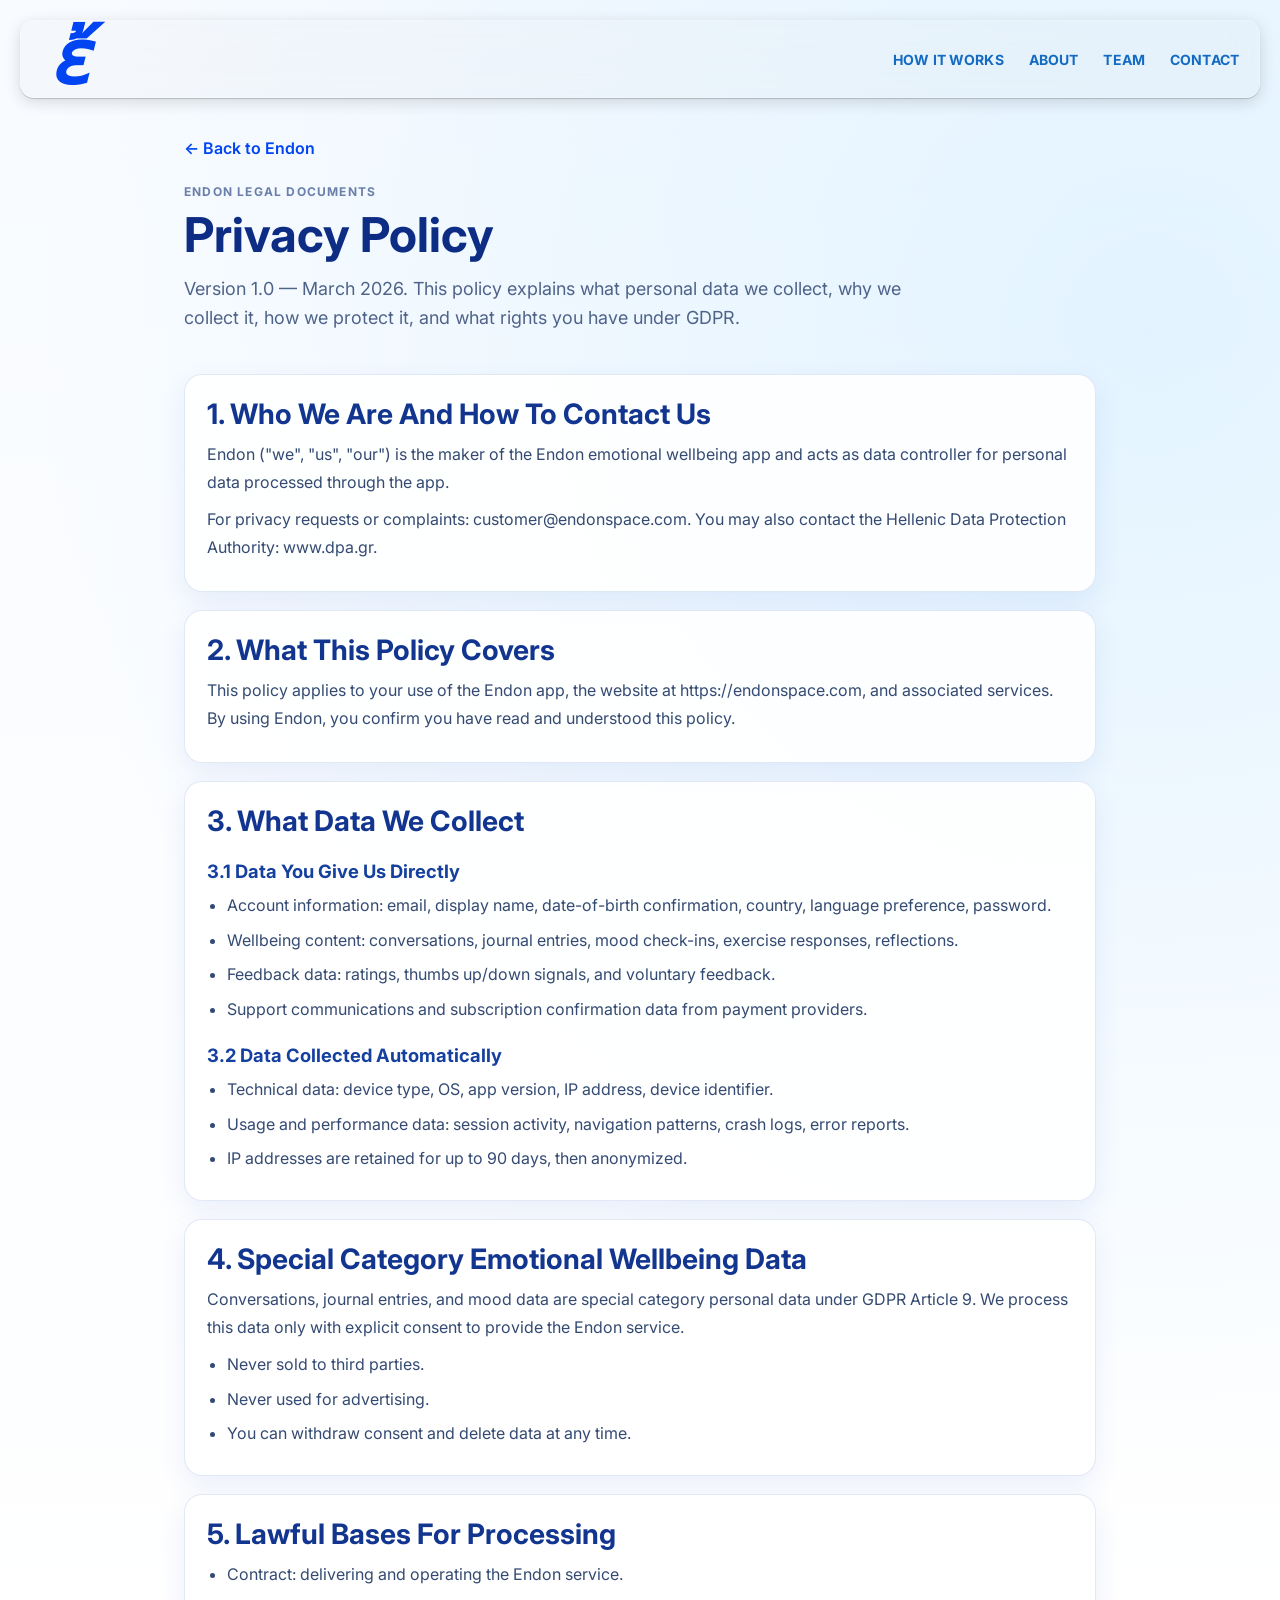
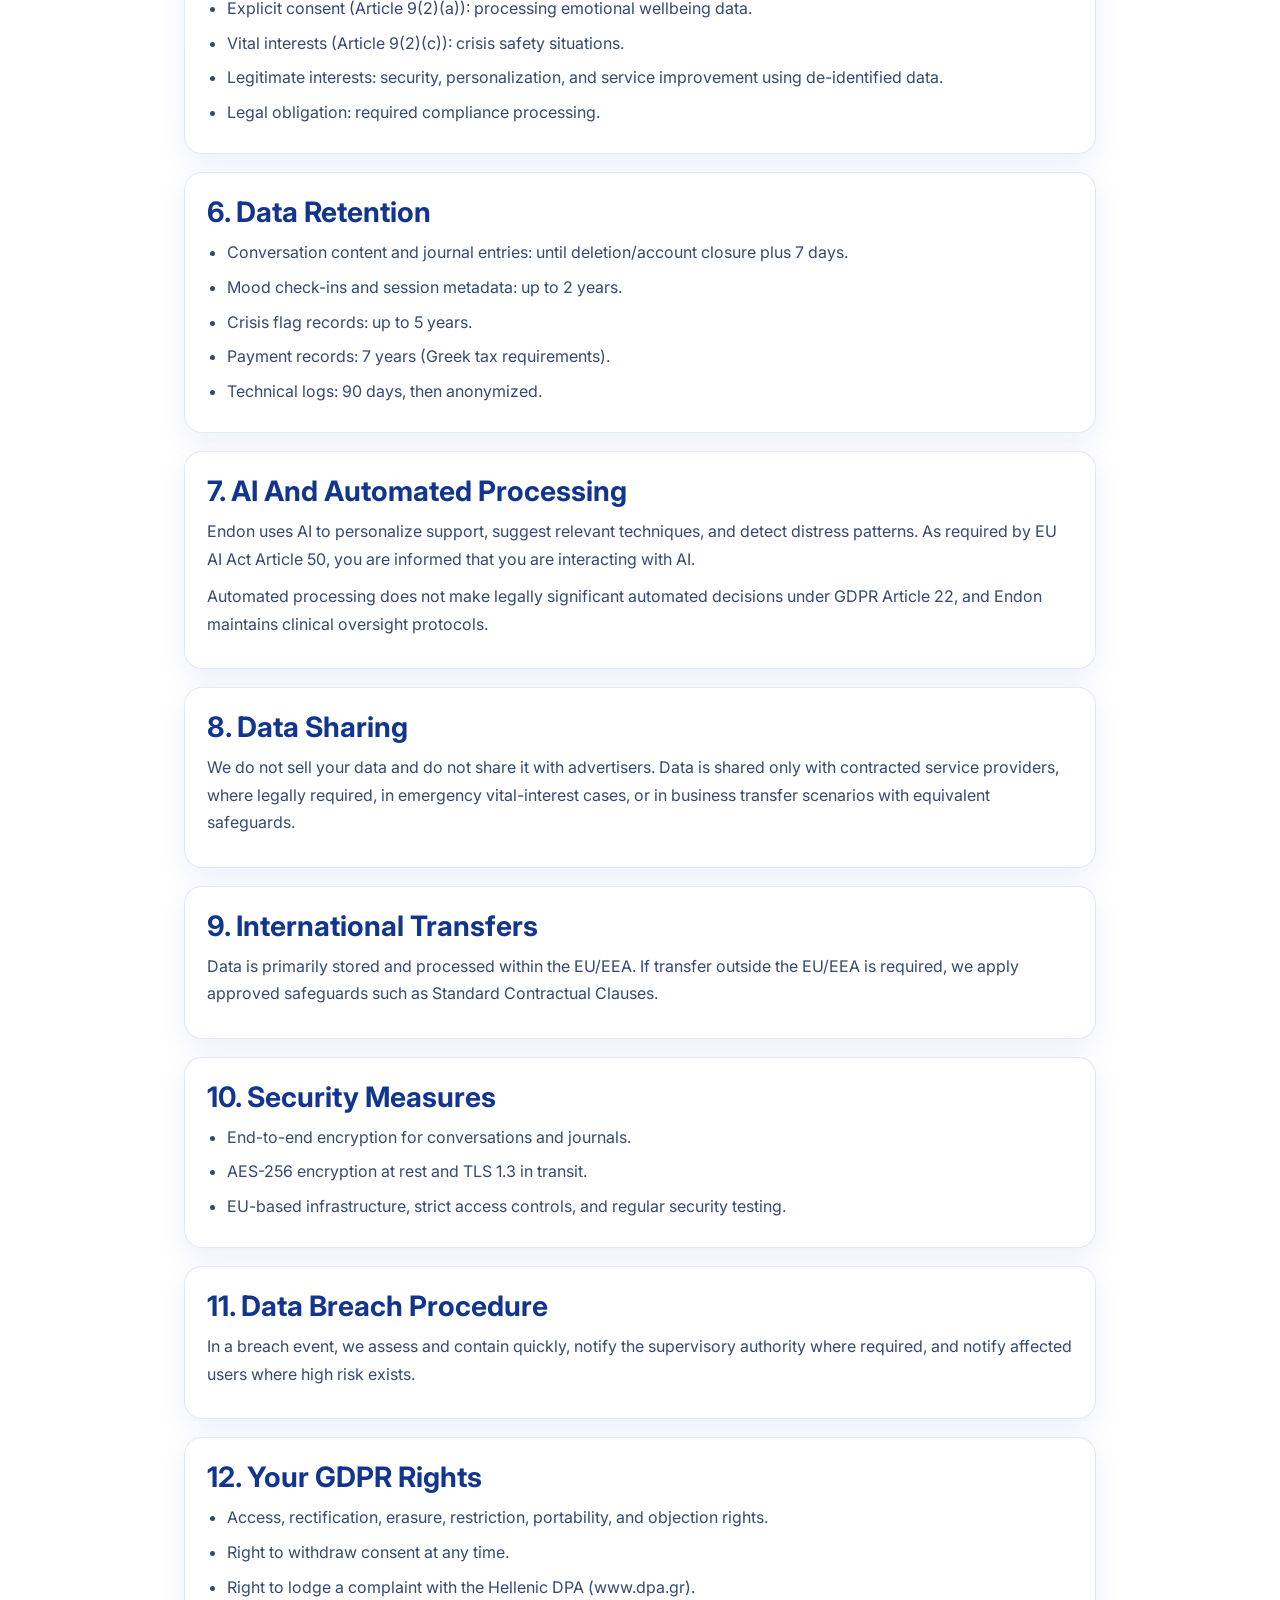
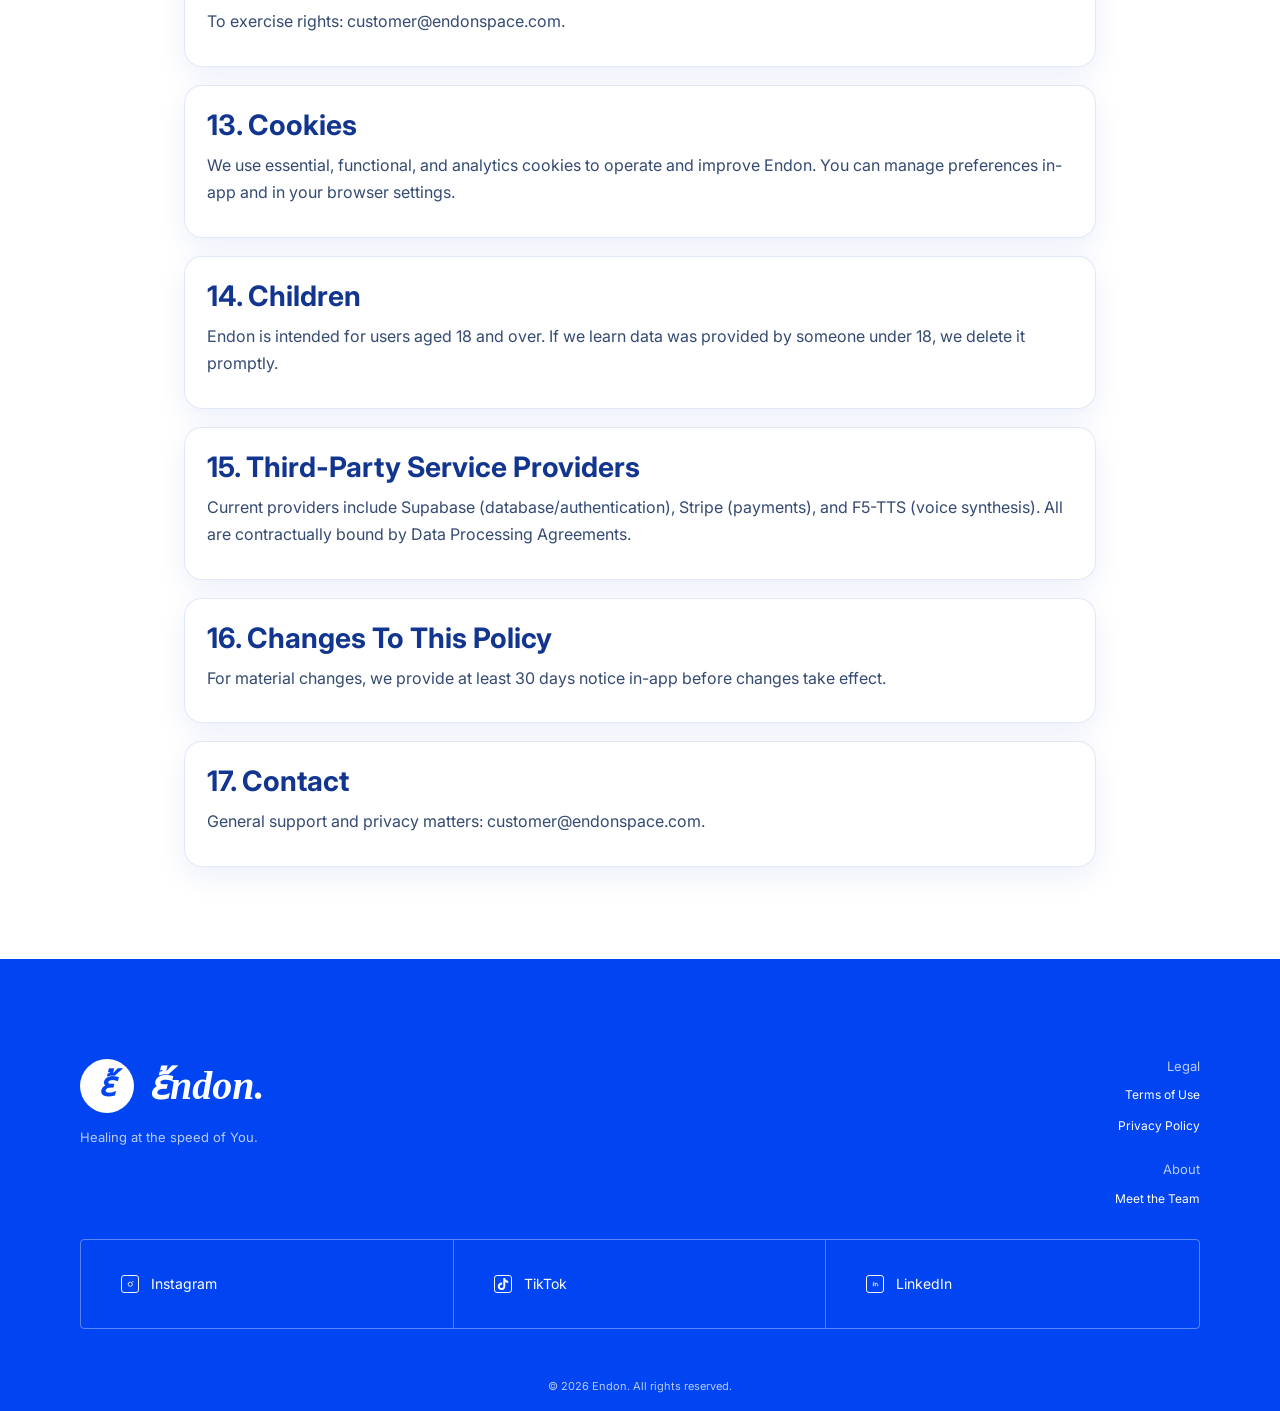
==== commit 24636c54: "Add files via upload" ====
--- a/privacy.html
+++ b/privacy.html
@@ -5,6 +5,8 @@
     <meta name="viewport" content="width=device-width, initial-scale=1.0" />
     <title>Endon — Privacy Policy</title>
     <meta name="description" content="Endon Privacy Policy" />
+    <link rel="icon" type="image/svg+xml" href="./favicon.svg" />
+    <link rel="shortcut icon" href="./favicon.svg" />
     <link rel="preconnect" href="https://fonts.googleapis.com" />
     <link rel="preconnect" href="https://fonts.gstatic.com" crossorigin />
     <link
@@ -13,36 +15,219 @@
     />
     <link rel="stylesheet" href="./styles.css" />
   </head>
-  <body>
+  <body id="top">
+    <header class="nav-bar" data-anim="fade-down">
+      <div class="nav-inner">
+        <a class="brand-mark" href="./index.html#top" aria-label="Endon home">
+          <span class="brand-glyph">ἔ</span>
+        </a>
+
+        <button class="nav-toggle" type="button" aria-expanded="false" aria-controls="site-nav" aria-label="Open navigation menu">
+          <span></span>
+          <span></span>
+          <span></span>
+        </button>
+
+        <nav class="site-nav" id="site-nav" aria-label="Primary">
+          <a href="./index.html#features">HOW IT WORKS</a>
+          <a href="./index.html#about">ABOUT</a>
+          <a href="./index.html#team">TEAM</a>
+          <a href="./index.html#join">CONTACT</a>
+        </nav>
+      </div>
+    </header>
+
     <main class="legal-page">
       <section class="legal-hero">
-        <a class="legal-back" href="./index.html">← Back to Endon</a>
-        <p class="legal-kicker">ENDON LEGAL</p>
+        <a class="legal-back" href="./index.html#top">← Back to Endon</a>
+        <p class="legal-kicker">ENDON LEGAL DOCUMENTS</p>
         <h1>Privacy Policy</h1>
-        <p class="legal-lead">This policy explains what data we collect, why we collect it, and how we protect your privacy.</p>
+        <p class="legal-lead">Version 1.0 — March 2026. This policy explains what personal data we collect, why we collect it, how we protect it, and what rights you have under GDPR.</p>
       </section>
 
       <section class="legal-content">
-        <h2>What we collect</h2>
-        <p>We collect account data, app usage data, and the content you provide such as conversations, mood logs, and journal entries.</p>
-
-        <h2>How we use your data</h2>
-        <ul>
-          <li>To provide and improve Endon features.</li>
-          <li>To personalize support based on your usage.</li>
-          <li>To maintain security and service reliability.</li>
-          <li>To comply with legal obligations.</li>
-        </ul>
-
-        <h3>Data protection</h3>
-        <p>Data is encrypted in transit and at rest, stored on EU infrastructure, and handled under GDPR requirements.</p>
-
-        <h3>Your rights</h3>
-        <p>You can request access, correction, export, or deletion of your data. You can also withdraw consent and close your account.</p>
-
-        <h3>Contact</h3>
-        <p>For privacy questions: customer@endonspace.com</p>
+        <article class="legal-block">
+          <h2>1. Who We Are And How To Contact Us</h2>
+          <p>Endon ("we", "us", "our") is the maker of the Endon emotional wellbeing app and acts as data controller for personal data processed through the app.</p>
+          <p>For privacy requests or complaints: customer@endonspace.com. You may also contact the Hellenic Data Protection Authority: www.dpa.gr.</p>
+        </article>
+
+        <article class="legal-block">
+          <h2>2. What This Policy Covers</h2>
+          <p>This policy applies to your use of the Endon app, the website at https://endonspace.com, and associated services. By using Endon, you confirm you have read and understood this policy.</p>
+        </article>
+
+        <article class="legal-block">
+          <h2>3. What Data We Collect</h2>
+          <h3>3.1 Data You Give Us Directly</h3>
+          <ul>
+            <li>Account information: email, display name, date-of-birth confirmation, country, language preference, password.</li>
+            <li>Wellbeing content: conversations, journal entries, mood check-ins, exercise responses, reflections.</li>
+            <li>Feedback data: ratings, thumbs up/down signals, and voluntary feedback.</li>
+            <li>Support communications and subscription confirmation data from payment providers.</li>
+          </ul>
+          <h3>3.2 Data Collected Automatically</h3>
+          <ul>
+            <li>Technical data: device type, OS, app version, IP address, device identifier.</li>
+            <li>Usage and performance data: session activity, navigation patterns, crash logs, error reports.</li>
+            <li>IP addresses are retained for up to 90 days, then anonymized.</li>
+          </ul>
+        </article>
+
+        <article class="legal-block">
+          <h2>4. Special Category Emotional Wellbeing Data</h2>
+          <p>Conversations, journal entries, and mood data are special category personal data under GDPR Article 9. We process this data only with explicit consent to provide the Endon service.</p>
+          <ul>
+            <li>Never sold to third parties.</li>
+            <li>Never used for advertising.</li>
+            <li>You can withdraw consent and delete data at any time.</li>
+          </ul>
+        </article>
+
+        <article class="legal-block">
+          <h2>5. Lawful Bases For Processing</h2>
+          <ul>
+            <li>Contract: delivering and operating the Endon service.</li>
+            <li>Explicit consent (Article 9(2)(a)): processing emotional wellbeing data.</li>
+            <li>Vital interests (Article 9(2)(c)): crisis safety situations.</li>
+            <li>Legitimate interests: security, personalization, and service improvement using de-identified data.</li>
+            <li>Legal obligation: required compliance processing.</li>
+          </ul>
+        </article>
+
+        <article class="legal-block">
+          <h2>6. Data Retention</h2>
+          <ul>
+            <li>Conversation content and journal entries: until deletion/account closure plus 7 days.</li>
+            <li>Mood check-ins and session metadata: up to 2 years.</li>
+            <li>Crisis flag records: up to 5 years.</li>
+            <li>Payment records: 7 years (Greek tax requirements).</li>
+            <li>Technical logs: 90 days, then anonymized.</li>
+          </ul>
+        </article>
+
+        <article class="legal-block">
+          <h2>7. AI And Automated Processing</h2>
+          <p>Endon uses AI to personalize support, suggest relevant techniques, and detect distress patterns. As required by EU AI Act Article 50, you are informed that you are interacting with AI.</p>
+          <p>Automated processing does not make legally significant automated decisions under GDPR Article 22, and Endon maintains clinical oversight protocols.</p>
+        </article>
+
+        <article class="legal-block">
+          <h2>8. Data Sharing</h2>
+          <p>We do not sell your data and do not share it with advertisers. Data is shared only with contracted service providers, where legally required, in emergency vital-interest cases, or in business transfer scenarios with equivalent safeguards.</p>
+        </article>
+
+        <article class="legal-block">
+          <h2>9. International Transfers</h2>
+          <p>Data is primarily stored and processed within the EU/EEA. If transfer outside the EU/EEA is required, we apply approved safeguards such as Standard Contractual Clauses.</p>
+        </article>
+
+        <article class="legal-block">
+          <h2>10. Security Measures</h2>
+          <ul>
+            <li>End-to-end encryption for conversations and journals.</li>
+            <li>AES-256 encryption at rest and TLS 1.3 in transit.</li>
+            <li>EU-based infrastructure, strict access controls, and regular security testing.</li>
+          </ul>
+        </article>
+
+        <article class="legal-block">
+          <h2>11. Data Breach Procedure</h2>
+          <p>In a breach event, we assess and contain quickly, notify the supervisory authority where required, and notify affected users where high risk exists.</p>
+        </article>
+
+        <article class="legal-block">
+          <h2>12. Your GDPR Rights</h2>
+          <ul>
+            <li>Access, rectification, erasure, restriction, portability, and objection rights.</li>
+            <li>Right to withdraw consent at any time.</li>
+            <li>Right to lodge a complaint with the Hellenic DPA (www.dpa.gr).</li>
+          </ul>
+          <p>To exercise rights: customer@endonspace.com.</p>
+        </article>
+
+        <article class="legal-block">
+          <h2>13. Cookies</h2>
+          <p>We use essential, functional, and analytics cookies to operate and improve Endon. You can manage preferences in-app and in your browser settings.</p>
+        </article>
+
+        <article class="legal-block">
+          <h2>14. Children</h2>
+          <p>Endon is intended for users aged 18 and over. If we learn data was provided by someone under 18, we delete it promptly.</p>
+        </article>
+
+        <article class="legal-block">
+          <h2>15. Third-Party Service Providers</h2>
+          <p>Current providers include Supabase (database/authentication), Stripe (payments), and F5-TTS (voice synthesis). All are contractually bound by Data Processing Agreements.</p>
+        </article>
+
+        <article class="legal-block">
+          <h2>16. Changes To This Policy</h2>
+          <p>For material changes, we provide at least 30 days notice in-app before changes take effect.</p>
+        </article>
+
+        <article class="legal-block">
+          <h2>17. Contact</h2>
+          <p>General support and privacy matters: customer@endonspace.com.</p>
+        </article>
       </section>
     </main>
+
+    <footer class="site-footer">
+      <div class="site-footer__inner">
+        <div class="site-footer__top">
+          <div class="footer-brand-block">
+            <div class="footer-brand-row">
+              <span class="footer-brand-icon" aria-hidden="true">ἔ</span>
+              <span class="footer-brand-name">ἔndon.</span>
+            </div>
+            <p class="footer-brand-copy">Healing at the speed of You.</p>
+          </div>
+
+          <nav class="footer-links-grid" aria-label="Footer navigation">
+            <span class="footer-nav-label">Legal</span>
+            <a href="./terms.html">Terms of Use</a>
+            <a href="./privacy.html">Privacy Policy</a>
+            <span class="footer-nav-label footer-nav-label--spaced">About</span>
+            <a href="./index.html#team">Meet the Team</a>
+          </nav>
+        </div>
+
+        <div class="footer-socials" aria-label="Social links">
+          <a href="https://www.instagram.com/endon.app?igsh=MTNmaGd5ejhqaTEyag==" aria-label="Instagram" target="_blank" rel="noopener noreferrer">
+            <span class="footer-social-icon footer-social-icon--ig" aria-hidden="true">
+              <svg viewBox="0 0 24 24" aria-hidden="true">
+                <circle cx="12" cy="12" r="4" fill="none" stroke="currentColor" stroke-width="1.7"/>
+                <circle cx="17.1" cy="6.9" r="1.15" fill="currentColor"/>
+              </svg>
+            </span>
+            Instagram
+          </a>
+          <a href="https://www.tiktok.com/@endontherapy?_r=1&amp;_t=ZS-95ay8v9VgOY" aria-label="TikTok" target="_blank" rel="noopener noreferrer">
+            <span class="footer-social-icon footer-social-icon--tt" aria-hidden="true">
+              <svg viewBox="0 0 24 24" aria-hidden="true">
+                <path d="M12.525.02c1.31-.02 2.61-.01 3.91-.02.08 1.53.63 3.09 1.75 4.17 1.12 1.11 2.7 1.62 4.24 1.79v4.03c-1.44-.05-2.89-.35-4.2-.97-.57-.26-1.1-.59-1.62-.93-.01 2.92.01 5.84-.02 8.75-.08 1.4-.54 2.79-1.35 3.94-1.31 1.92-3.58 3.17-5.91 3.21-1.43.08-2.86-.31-4.08-1.03-2.02-1.19-3.44-3.37-3.65-5.71-.02-.5-.03-1-.01-1.49.18-1.9 1.12-3.72 2.58-4.96 1.66-1.44 3.98-2.13 6.15-1.72.02 1.48-.04 2.96-.04 4.44-.99-.32-2.15-.23-3.02.37-.63.41-1.11 1.04-1.36 1.75-.21.51-.15 1.07-.14 1.61.24 1.64 1.82 3.02 3.5 2.87 1.12-.01 2.19-.66 2.77-1.61.19-.33.4-.67.41-1.06.1-1.79.06-3.57.07-5.36.01-4.03-.01-8.05.02-12.07z" fill="currentColor"/>
+              </svg>
+            </span>
+            TikTok
+          </a>
+          <a href="https://www.linkedin.com/company/endonspace/posts/?feedView=all" aria-label="LinkedIn" target="_blank" rel="noopener noreferrer">
+            <span class="footer-social-icon footer-social-icon--in" aria-hidden="true">
+              <svg viewBox="0 0 24 24" aria-hidden="true">
+                <circle cx="8.1" cy="9" r="1.15" fill="currentColor"/>
+                <path d="M7 11.1v5.2" fill="none" stroke="currentColor" stroke-width="1.8" stroke-linecap="round"/>
+                <path d="M11 16.3v-5.2" fill="none" stroke="currentColor" stroke-width="1.8" stroke-linecap="round"/>
+                <path d="M11 12.7c.55-.95 1.25-1.55 2.45-1.55 1.65 0 2.55 1.02 2.55 3.2v1.98" fill="none" stroke="currentColor" stroke-width="1.8" stroke-linecap="round" stroke-linejoin="round"/>
+              </svg>
+            </span>
+            LinkedIn
+          </a>
+        </div>
+
+        <p class="footer-copy">© 2026 Endon. All rights reserved.</p>
+      </div>
+    </footer>
+
+    <script src="./main.js" defer></script>
   </body>
 </html>
--- a/styles.css
+++ b/styles.css
@@ -412,12 +412,15 @@
 
 .cta-label strong {
   display: inline-block;
-  background: linear-gradient(180deg, #7fd9ff 0%, #4aa8ff 45%, #2a63ff 100%);
+  background: linear-gradient(110deg, #b8f2ff 0%, #77d9ff 22%, #3f8fff 52%, #1d57ff 74%, #9fe8ff 100%);
+  background-size: 220% 220%;
+  background-position: 0% 50%;
   background-clip: text;
   -webkit-background-clip: text;
   color: transparent;
   -webkit-text-fill-color: transparent;
   font-weight: 800;
+  animation: gradientFloat 5.2s ease-in-out infinite;
 }
 
 .cta-button {
@@ -506,104 +509,6 @@
   font-weight: 600;
   color: #0145f2;
   background: #f8fbff;
-}
-
-/* ── Integrations Section ────────────────────────────── */
-.integrations-section {
-  width: 100%;
-  background: linear-gradient(180deg, #ffffff 0%, #f8fbff 100%);
-  padding: 100px 40px;
-  border-bottom: 1px solid #e4e8f0;
-  overflow: hidden;
-}
-
-.integrations-inner {
-  max-width: 1600px;
-  margin: 0 auto;
-  display: flex;
-  flex-direction: column;
-  align-items: center;
-}
-
-.integrations-label {
-  margin-bottom: 40px;
-  width: fit-content;
-  box-shadow: 0 10px 24px rgba(1, 69, 242, 0.08);
-}
-
-.integrations-carousel {
-  position: relative;
-  width: 100%;
-  align-self: stretch;
-  overflow: hidden;
-  mask-image: linear-gradient(90deg, transparent, black 5%, black 95%, transparent);
-  -webkit-mask-image: linear-gradient(90deg, transparent, black 5%, black 95%, transparent);
-}
-
-.integrations-track {
-  display: flex;
-  gap: 60px;
-  animation: scroll-infinite 80s linear infinite;
-  width: max-content;
-}
-
-@keyframes scroll-infinite {
-  0% {
-    transform: translateX(0);
-  }
-  100% {
-    transform: translateX(-700px);
-  }
-}
-
-.integration-card {
-  flex: 0 0 auto;
-  width: 80px;
-  height: 80px;
-  display: flex;
-  align-items: center;
-  justify-content: center;
-  transition: transform 0.3s cubic-bezier(0.22, 1, 0.36, 1), filter 0.3s cubic-bezier(0.22, 1, 0.36, 1);
-}
-
-.integration-card:hover {
-  transform: scale(1.1);
-  filter: brightness(1.1);
-}
-
-.integration-card img {
-  width: 100%;
-  height: 100%;
-  object-fit: contain;
-  filter: drop-shadow(0 2px 4px rgba(1, 69, 242, 0.08));
-}
-
-@media (max-width: 768px) {
-  .integrations-section {
-    padding: 80px 20px;
-  }
-
-  .integrations-label {
-    margin-bottom: 50px;
-  }
-
-  .integrations-track {
-    gap: 40px;
-  }
-
-  .integration-card {
-    width: 70px;
-    height: 70px;
-  }
-
-  @keyframes scroll-infinite {
-    0% {
-      transform: translateX(0);
-    }
-    100% {
-      transform: translateX(-550px);
-    }
-  }
 }
 
 /* ── Primary Features Section ───────────────────────── */
@@ -1066,8 +971,7 @@
 }
 
 .why-endon p.why-endon__kicker,
-.team-head .team-kicker,
-.integrations-inner .integrations-label {
+.team-head .team-kicker {
   font-family: "Inter", sans-serif;
   font-size: 11px;
   line-height: 1;
@@ -2374,6 +2278,12 @@
   will-change: height, opacity;
 }
 
+.faq-answer.is-closing {
+  transition:
+    height 0.62s cubic-bezier(0.22, 1, 0.36, 1),
+    opacity 0.36s ease;
+}
+
 .faq-answer.is-open {
   opacity: 1;
 }
@@ -2411,7 +2321,7 @@
 .site-footer {
   width: 100%;
   background: #0145f2;
-  padding: 100px 80px;
+  padding: 100px 80px 18px;
 }
 
 .site-footer__inner {
@@ -2575,7 +2485,7 @@
 
 .footer-copy {
   margin: auto 0 0;
-  padding-top: 58px;
+  padding-top: 50px;
   text-align: center;
   color: rgba(255, 255, 255, 0.72);
   font-size: 11px;
@@ -2588,6 +2498,7 @@
     radial-gradient(circle at 90% 8%, rgba(124, 205, 255, 0.18), transparent 28%),
     linear-gradient(180deg, #f8fbff 0%, #ffffff 42%);
   color: #1a2742;
+  padding-top: 92px;
 }
 
 .legal-hero,
@@ -2599,7 +2510,7 @@
 }
 
 .legal-hero {
-  padding-top: 52px;
+  padding-top: 46px;
   padding-bottom: 24px;
 }
 
@@ -2635,11 +2546,21 @@
 
 .legal-content {
   padding-top: 18px;
-  padding-bottom: 80px;
+  padding-bottom: 92px;
+  display: grid;
+  gap: 18px;
+}
+
+.legal-block {
+  background: rgba(255, 255, 255, 0.88);
+  border: 1px solid rgba(12, 69, 180, 0.12);
+  border-radius: 18px;
+  padding: 22px 22px 20px;
+  box-shadow: 0 10px 28px rgba(14, 70, 187, 0.08);
 }
 
 .legal-content h2 {
-  margin-top: 24px;
+  margin-top: 0;
   margin-bottom: 10px;
   color: #12358f;
   font-size: clamp(1.4rem, 2.2vw, 1.9rem);
@@ -2655,10 +2576,11 @@
 .legal-content p {
   color: #344a72;
   line-height: 1.72;
+  margin: 0 0 10px;
 }
 
 .legal-content ul {
-  margin-top: 10px;
+  margin: 10px 0 4px;
   padding-left: 20px;
 }
 
@@ -2666,6 +2588,10 @@
   margin-bottom: 8px;
   color: #344a72;
   line-height: 1.66;
+}
+
+.legal-content a {
+  color: #0f50cf;
 }
 
 /* ── Responsive ──────────────────────────────────────── */
@@ -2731,7 +2657,7 @@
   }
 
   .site-footer {
-    padding: 80px 40px;
+    padding: 80px 40px 18px;
   }
 
   .site-footer__top {
@@ -2942,7 +2868,7 @@
   }
 
   .site-footer {
-    padding: 64px 20px;
+    padding: 64px 20px 16px;
   }
 
   .footer-brand-name {
